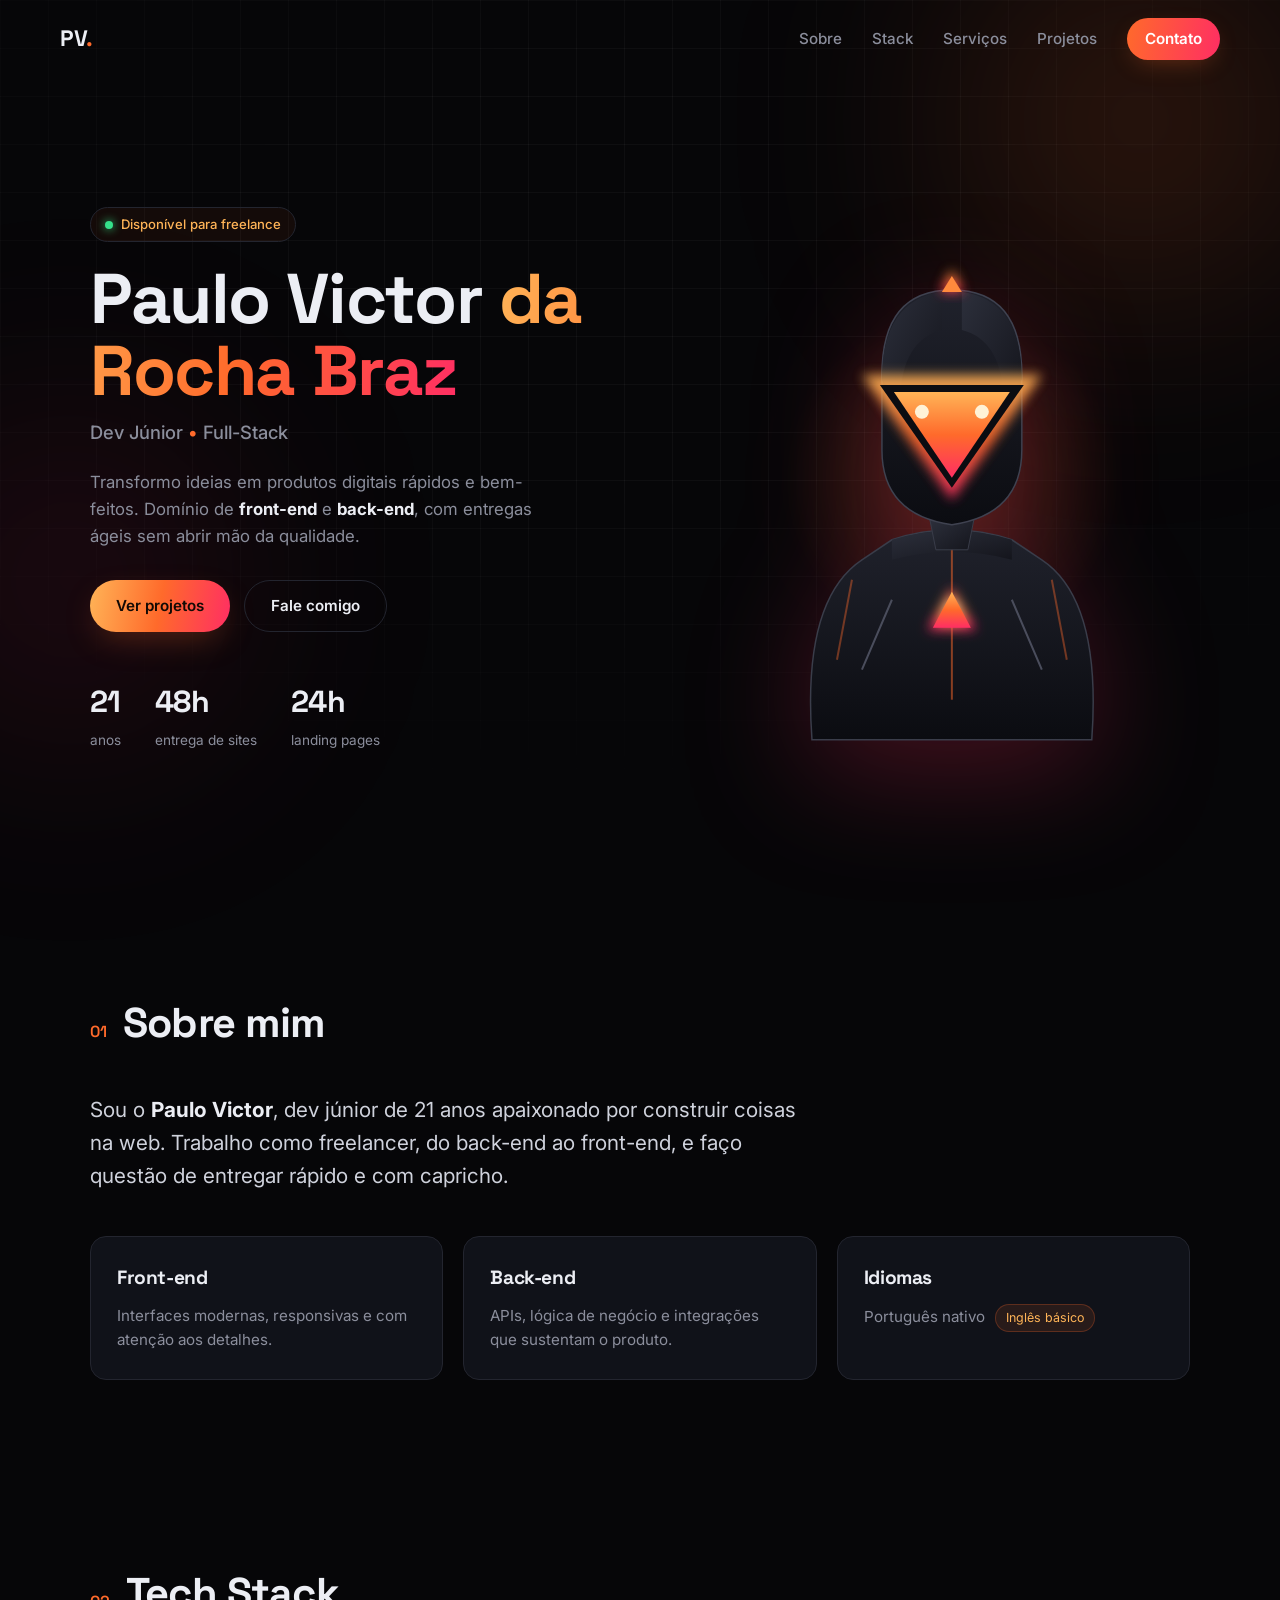
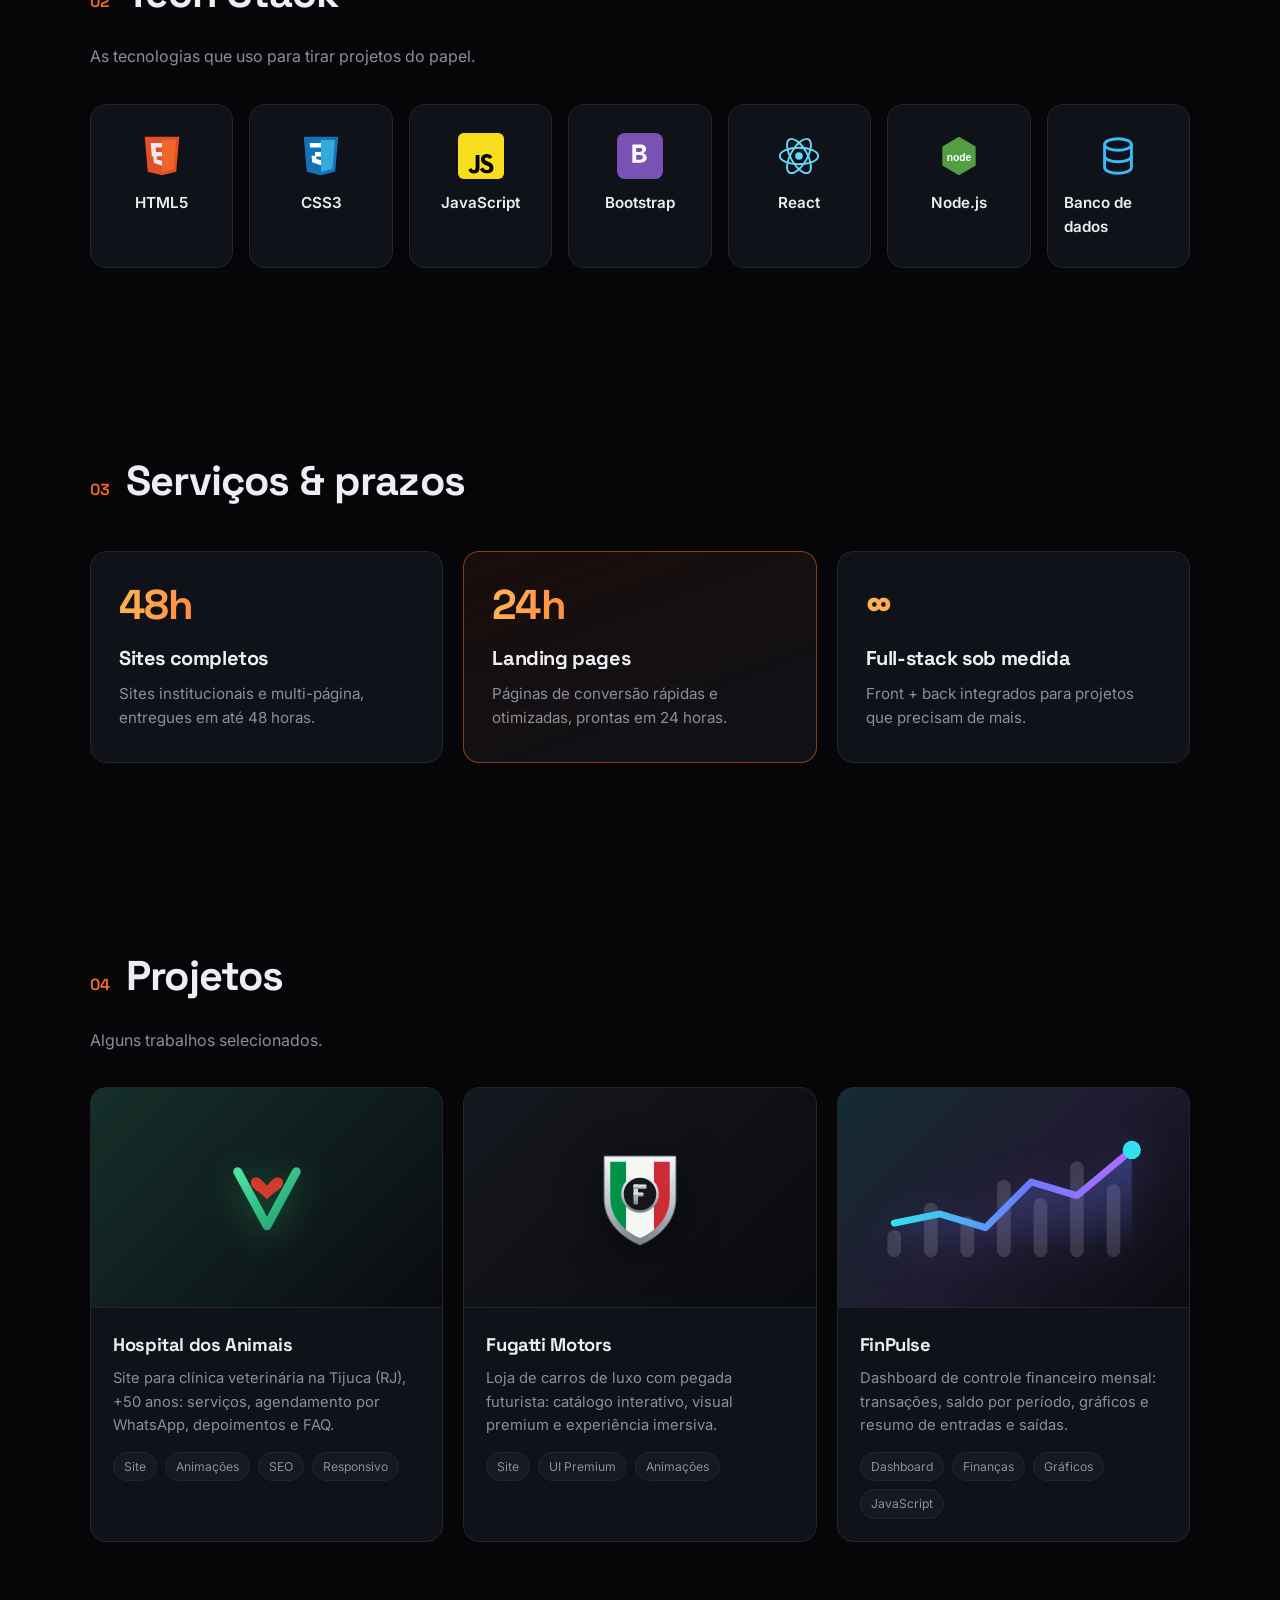
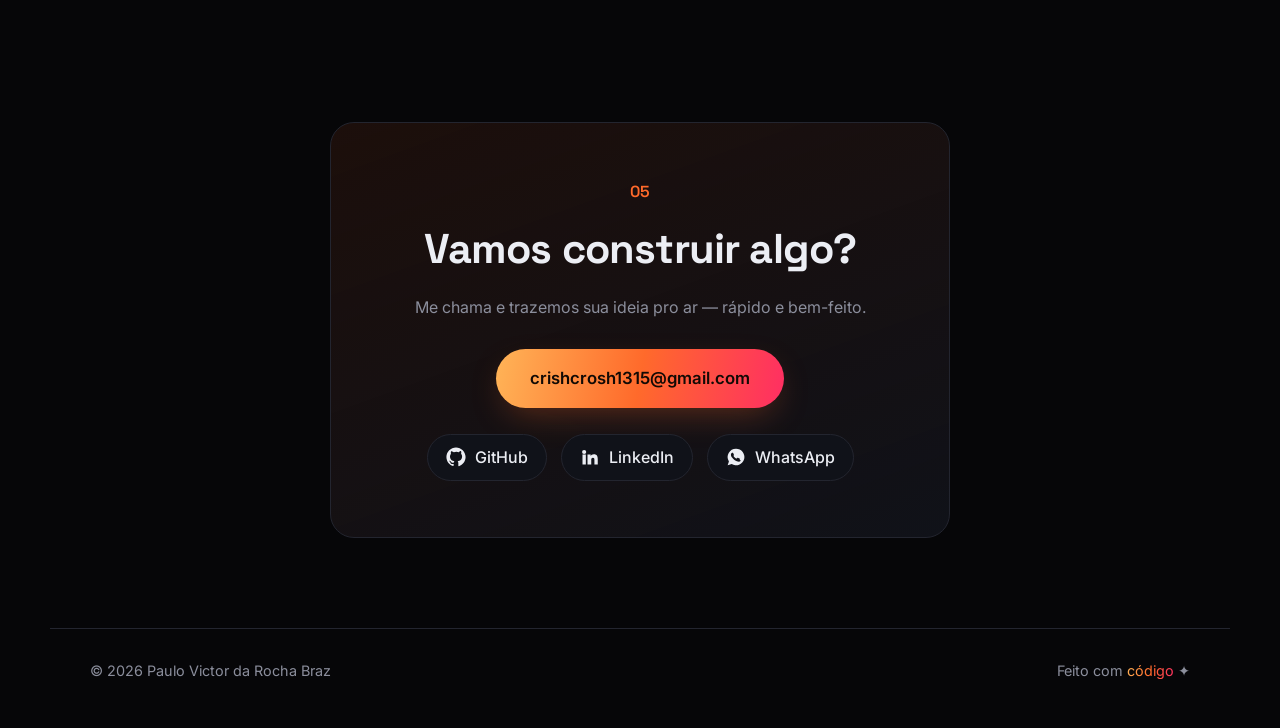
==== index.html @ bb6a8e3f "Portfolio: site + projetos (veterinaria, Fugatti Motors, FinPulse)" ====
<!DOCTYPE html>
<html lang="pt-BR">
<head>
  <meta charset="UTF-8" />
  <meta name="viewport" content="width=device-width, initial-scale=1.0" />
  <meta name="description" content="Paulo Victor da Rocha Braz — Dev Júnior Full-Stack. Sites em até 48h, landing pages em 24h." />
  <title>Paulo Victor — Dev Full-Stack</title>
  <link rel="preconnect" href="https://fonts.googleapis.com" />
  <link rel="preconnect" href="https://fonts.gstatic.com" crossorigin />
  <link href="https://fonts.googleapis.com/css2?family=Space+Grotesk:wght@400;500;600;700&family=Inter:wght@400;500;600&display=swap" rel="stylesheet" />
  <link rel="stylesheet" href="styles.css" />
</head>
<body>
  <!-- Fundo animado -->
  <div class="bg-grid" aria-hidden="true"></div>
  <div class="bg-glow bg-glow--1" aria-hidden="true"></div>
  <div class="bg-glow bg-glow--2" aria-hidden="true"></div>

  <!-- Navbar -->
  <header class="nav" id="nav">
    <a href="#hero" class="nav__logo">PV<span>.</span></a>
    <nav class="nav__links" id="navLinks">
      <a href="#sobre">Sobre</a>
      <a href="#stack">Stack</a>
      <a href="#servicos">Serviços</a>
      <a href="#projetos">Projetos</a>
      <a href="#contato" class="nav__cta">Contato</a>
    </nav>
    <button class="nav__burger" id="burger" aria-label="Abrir menu">
      <span></span><span></span><span></span>
    </button>
  </header>

  <main>
    <!-- HERO -->
    <section class="hero" id="hero">
      <div class="hero__text reveal">
        <span class="tag">Disponível para freelance</span>
        <h1>
          Paulo Victor <span class="grad">da Rocha Braz</span>
        </h1>
        <p class="hero__role">Dev Júnior <span class="dot">•</span> Full-Stack</p>
        <p class="hero__desc">
          Transformo ideias em produtos digitais rápidos e bem-feitos.
          Domínio de <strong>front-end</strong> e <strong>back-end</strong>,
          com entregas ágeis sem abrir mão da qualidade.
        </p>
        <div class="hero__actions">
          <a href="#projetos" class="btn btn--primary">Ver projetos</a>
          <a href="#contato" class="btn btn--ghost">Fale comigo</a>
        </div>
        <div class="hero__stats">
          <div class="stat">
            <strong>21</strong>
            <span>anos</span>
          </div>
          <div class="stat">
            <strong>48h</strong>
            <span>entrega de sites</span>
          </div>
          <div class="stat">
            <strong>24h</strong>
            <span>landing pages</span>
          </div>
        </div>
      </div>

      <!-- ROBÔ / IA (inspirado no Omega, não literal) -->
      <div class="hero__robot reveal" aria-hidden="true">
        <div class="robot-halo"></div>
        <svg class="robot" viewBox="0 0 420 560" fill="none" xmlns="http://www.w3.org/2000/svg">
          <defs>
            <linearGradient id="armor" x1="0" y1="0" x2="0" y2="1">
              <stop offset="0" stop-color="#20222c" />
              <stop offset="1" stop-color="#0b0c11" />
            </linearGradient>
            <linearGradient id="armorLight" x1="0" y1="0" x2="1" y2="1">
              <stop offset="0" stop-color="#2c2f3b" />
              <stop offset="1" stop-color="#14151c" />
            </linearGradient>
            <linearGradient id="glow" x1="0" y1="0" x2="0" y2="1">
              <stop offset="0" stop-color="#ffb457" />
              <stop offset="0.5" stop-color="#ff6a2b" />
              <stop offset="1" stop-color="#ff2e63" />
            </linearGradient>
            <radialGradient id="core" cx="0.5" cy="0.5" r="0.5">
              <stop offset="0" stop-color="#fff2d6" />
              <stop offset="0.4" stop-color="#ff8a3d" />
              <stop offset="1" stop-color="#ff2e63" />
            </radialGradient>
            <filter id="soft" x="-50%" y="-50%" width="200%" height="200%">
              <feGaussianBlur stdDeviation="6" />
            </filter>
          </defs>

          <!-- Ombros / peito -->
          <path d="M70 540 Q60 400 120 360 L150 340 Q210 320 270 340 L300 360 Q360 400 350 540 Z" fill="url(#armor)" stroke="#3a3d4a" stroke-width="1.5"/>
          <path d="M150 340 Q210 322 270 340 L270 360 Q210 344 150 360 Z" fill="url(#armorLight)"/>
          <!-- Seams peito -->
          <path d="M210 348 L210 500" stroke="#ff6a2b" stroke-width="2" opacity="0.5"/>
          <path d="M150 400 L120 470 M270 400 L300 470" stroke="#4a4d5c" stroke-width="2"/>

          <!-- Núcleo peito (triângulo brilhante) -->
          <g class="robot-core">
            <polygon points="210,388 234,430 186,430" fill="url(#core)" filter="url(#soft)"/>
            <polygon points="210,392 229,428 191,428" fill="url(#glow)"/>
          </g>

          <!-- Pescoço -->
          <path d="M188 320 L232 320 L226 350 L194 350 Z" fill="url(#armorLight)" stroke="#3a3d4a" stroke-width="1"/>

          <!-- Capacete -->
          <path d="M140 175 Q140 90 210 90 Q280 90 280 175 L280 250 Q280 315 210 325 Q140 315 140 250 Z" fill="url(#armor)" stroke="#3f4250" stroke-width="1.5"/>
          <!-- Placa lateral capacete -->
          <path d="M140 180 Q140 100 200 92 L200 130 Q160 140 158 200 Z" fill="url(#armorLight)"/>
          <path d="M280 180 Q280 100 220 92 L220 130 Q260 140 262 200 Z" fill="url(#armorLight)"/>
          <!-- Crista -->
          <path d="M198 92 L210 70 L222 92 Z" fill="url(#glow)" filter="url(#soft)"/>
          <path d="M200 92 L210 76 L220 92 Z" fill="#ff8a3d"/>

          <!-- Viseira triangular brilhante (assinatura) -->
          <g class="robot-visor">
            <polygon points="210,300 300,175 120,175" fill="url(#glow)" filter="url(#soft)" opacity="0.9"/>
            <polygon points="210,288 282,185 138,185" fill="#0b0c11"/>
            <polygon points="210,278 268,192 152,192" fill="url(#glow)"/>
            <!-- Olhos -->
            <circle cx="180" cy="212" r="7" fill="#fff2d6"/>
            <circle cx="240" cy="212" r="7" fill="#fff2d6"/>
          </g>

          <!-- Detalhes brilho ombros -->
          <path d="M110 380 L95 460" stroke="#ff6a2b" stroke-width="2" opacity="0.4"/>
          <path d="M310 380 L325 460" stroke="#ff6a2b" stroke-width="2" opacity="0.4"/>
        </svg>
      </div>
    </section>

    <!-- SOBRE -->
    <section class="section" id="sobre">
      <div class="section__head reveal">
        <span class="section__num">01</span>
        <h2>Sobre mim</h2>
      </div>
      <div class="about">
        <p class="about__lead reveal">
          Sou o <strong>Paulo Victor</strong>, dev júnior de 21 anos apaixonado por
          construir coisas na web. Trabalho como freelancer, do back-end ao
          front-end, e faço questão de entregar rápido e com capricho.
        </p>
        <div class="about__grid">
          <div class="card reveal">
            <h3>Front-end</h3>
            <p>Interfaces modernas, responsivas e com atenção aos detalhes.</p>
          </div>
          <div class="card reveal">
            <h3>Back-end</h3>
            <p>APIs, lógica de negócio e integrações que sustentam o produto.</p>
          </div>
          <div class="card reveal">
            <h3>Idiomas</h3>
            <p>Português nativo <span class="chip">Inglês básico</span></p>
          </div>
        </div>
      </div>
    </section>

    <!-- TECH STACK -->
    <section class="section" id="stack">
      <div class="section__head reveal">
        <span class="section__num">02</span>
        <h2>Tech Stack</h2>
      </div>
      <p class="section__sub reveal">As tecnologias que uso para tirar projetos do papel.</p>
      <div class="stack-grid">
        <div class="tech reveal">
          <svg viewBox="0 0 24 24" aria-hidden="true"><path d="M3 2l1.6 18.2L12 22l7.4-1.8L21 2H3z" fill="#E34F26"/><path d="M12 3.7v16.6l6-1.5L19.3 3.7H12z" fill="#EF652A"/><path d="M12 9.9H8.9l-.2-2.4H12V5.2H6.1l.6 6.9H12V9.9zm0 4.6l-2.6-.7-.2-1.9H7.4l.3 3.6L12 17.1v-2.6z" fill="#EBEBEB"/></svg>
          <span>HTML5</span>
        </div>
        <div class="tech reveal">
          <svg viewBox="0 0 24 24" aria-hidden="true"><path d="M3 2l1.6 18.2L12 22l7.4-1.8L21 2H3z" fill="#1572B6"/><path d="M12 3.7v16.6l6-1.5L19.3 3.7H12z" fill="#33A9DC"/><path d="M12 5.2H6.1l.2 2.3H12V5.2zm0 4.7H8.9l.15 2.3H12V9.9zm0 6.9v-2.6l-2.4-.6-.15-1.7H7.1l.3 3.4L12 16.8z" fill="#fff"/></svg>
          <span>CSS3</span>
        </div>
        <div class="tech reveal">
          <svg viewBox="0 0 24 24" aria-hidden="true"><rect width="24" height="24" rx="3" fill="#F7DF1E"/><path d="M13.2 18.1c.4.7 1 1.2 2 1.2.8 0 1.3-.4 1.3-1 0-.7-.5-.9-1.5-1.3l-.5-.2c-1.5-.6-2.5-1.4-2.5-3.1 0-1.5 1.2-2.7 3-2.7 1.3 0 2.2.4 2.9 1.6l-1.6 1c-.3-.6-.7-.8-1.3-.8s-1 .4-1 .8c0 .6.4.8 1.3 1.2l.5.2c1.7.7 2.7 1.5 2.7 3.2 0 1.8-1.4 2.8-3.4 2.8-1.9 0-3.1-.9-3.7-2.1l1.6-.9zM6.9 18.3c.3.6.6 1 1.3 1 .6 0 1-.2 1-1.2v-6.6h2v6.7c0 2-1.2 2.9-2.9 2.9-1.5 0-2.5-.8-2.9-1.8l1.5-1z" fill="#000"/></svg>
          <span>JavaScript</span>
        </div>
        <div class="tech reveal">
          <svg viewBox="0 0 24 24" aria-hidden="true"><rect width="24" height="24" rx="4" fill="#7952B3"/><path d="M8 6h4.2c1.9 0 3 .9 3 2.4 0 1.1-.8 1.9-1.7 2v.1c1.2.2 2 1 2 2.3 0 1.7-1.3 2.7-3.4 2.7H8V6zm3.8 3.9c.9 0 1.4-.4 1.4-1.1 0-.7-.5-1-1.3-1H10v2.1h1.8zm.2 4c1 0 1.5-.4 1.5-1.2 0-.8-.5-1.2-1.6-1.2H10v2.4h2z" fill="#fff"/></svg>
          <span>Bootstrap</span>
        </div>
        <div class="tech reveal">
          <svg viewBox="0 0 24 24" aria-hidden="true"><circle cx="12" cy="12" r="2" fill="#61DAFB"/><g fill="none" stroke="#61DAFB" stroke-width="1"><ellipse cx="12" cy="12" rx="10" ry="4.3"/><ellipse cx="12" cy="12" rx="10" ry="4.3" transform="rotate(60 12 12)"/><ellipse cx="12" cy="12" rx="10" ry="4.3" transform="rotate(120 12 12)"/></g></svg>
          <span>React</span>
        </div>
        <div class="tech reveal">
          <svg viewBox="0 0 24 24" aria-hidden="true"><path d="M12 2l8.7 5v10L12 22 3.3 17V7L12 2z" fill="#539E43"/><text x="12" y="14.5" font-size="5.4" font-weight="700" text-anchor="middle" fill="#fff" font-family="sans-serif">node</text></svg>
          <span>Node.js</span>
        </div>
        <div class="tech reveal">
          <svg viewBox="0 0 24 24" fill="none" stroke="#38BDF8" stroke-width="1.5" aria-hidden="true"><ellipse cx="12" cy="6" rx="7" ry="3"/><path d="M5 6v12c0 1.7 3.1 3 7 3s7-1.3 7-3V6"/><path d="M5 12c0 1.7 3.1 3 7 3s7-1.3 7-3"/></svg>
          <span>Banco de dados</span>
        </div>
      </div>
    </section>

    <!-- SERVIÇOS -->
    <section class="section" id="servicos">
      <div class="section__head reveal">
        <span class="section__num">03</span>
        <h2>Serviços & prazos</h2>
      </div>
      <div class="services">
        <article class="service reveal">
          <div class="service__time">48h</div>
          <h3>Sites completos</h3>
          <p>Sites institucionais e multi-página, entregues em até 48 horas.</p>
        </article>
        <article class="service reveal service--accent">
          <div class="service__time">24h</div>
          <h3>Landing pages</h3>
          <p>Páginas de conversão rápidas e otimizadas, prontas em 24 horas.</p>
        </article>
        <article class="service reveal">
          <div class="service__time">∞</div>
          <h3>Full-stack sob medida</h3>
          <p>Front + back integrados para projetos que precisam de mais.</p>
        </article>
      </div>
    </section>

    <!-- PROJETOS -->
    <section class="section" id="projetos">
      <div class="section__head reveal">
        <span class="section__num">04</span>
        <h2>Projetos</h2>
      </div>
      <p class="section__sub reveal">Alguns trabalhos selecionados.</p>
      <div class="projects">
        <!-- Duplique um .project e troque texto/link/imagem -->
        <a class="project reveal" href="projetos/veterinaria/index.html" target="_blank" rel="noopener">
          <div class="project__thumb project__thumb--vet">
            <svg class="vet-logo" viewBox="0 0 120 120" xmlns="http://www.w3.org/2000/svg" aria-label="Logo clínica veterinária">
              <defs>
                <linearGradient id="vGrad" x1="0" y1="0" x2="1" y2="1">
                  <stop offset="0" stop-color="#4be3a0"/>
                  <stop offset="1" stop-color="#1f9d6b"/>
                </linearGradient>
              </defs>
              <path d="M20 24 L60 98 L100 24" fill="none" stroke="url(#vGrad)" stroke-width="12" stroke-linecap="round" stroke-linejoin="round"/>
              <path d="M60 62 C50 50 38 49 38 39 C38 33 45 30 51 34 C55 37 60 43 60 43 C60 43 65 37 69 34 C75 30 82 33 82 39 C82 49 70 50 60 62 Z" fill="#D23B2C"/>
            </svg>
          </div>
          <div class="project__body">
            <h3>Hospital dos Animais</h3>
            <p>Site para clínica veterinária na Tijuca (RJ), +50 anos: serviços, agendamento por WhatsApp, depoimentos e FAQ.</p>
            <div class="project__tags"><span>Site</span><span>Animações</span><span>SEO</span><span>Responsivo</span></div>
          </div>
        </a>
        <a class="project reveal" href="projetos/fugatti-motors/index.html" target="_blank" rel="noopener">
          <div class="project__thumb project__thumb--logo">
            <img src="projetos/fugatti-motors/assets/img/logo.svg" alt="Logo Fugatti Motors" />
          </div>
          <div class="project__body">
            <h3>Fugatti Motors</h3>
            <p>Loja de carros de luxo com pegada futurista: catálogo interativo, visual premium e experiência imersiva.</p>
            <div class="project__tags"><span>Site</span><span>UI Premium</span><span>Animações</span></div>
          </div>
        </a>
        <a class="project reveal" href="projetos/finpulse/index.html" target="_blank" rel="noopener">
          <div class="project__thumb project__thumb--finpulse">
            <svg class="finpulse-chart" viewBox="0 0 120 70" xmlns="http://www.w3.org/2000/svg" aria-label="Gráfico do dashboard FinPulse">
              <defs>
                <linearGradient id="fpLine" x1="0" y1="0" x2="1" y2="0">
                  <stop offset="0" stop-color="#33e1ed"/>
                  <stop offset="0.55" stop-color="#6a7bff"/>
                  <stop offset="1" stop-color="#b46bff"/>
                </linearGradient>
                <linearGradient id="fpFill" x1="0" y1="0" x2="0" y2="1">
                  <stop offset="0" stop-color="rgba(106,123,255,0.35)"/>
                  <stop offset="1" stop-color="rgba(106,123,255,0)"/>
                </linearGradient>
              </defs>
              <path d="M8 58 L8 52 M24 58 L24 40 M40 58 L40 46 M56 58 L56 30 M72 58 L72 38 M88 58 L88 22 M104 58 L104 32" stroke="rgba(255,255,255,0.14)" stroke-width="6" stroke-linecap="round"/>
              <path d="M8 46 L28 42 L48 48 L68 28 L88 34 L112 14 L112 58 L8 58 Z" fill="url(#fpFill)"/>
              <path d="M8 46 L28 42 L48 48 L68 28 L88 34 L112 14" fill="none" stroke="url(#fpLine)" stroke-width="3" stroke-linecap="round" stroke-linejoin="round"/>
              <circle cx="112" cy="14" r="4" fill="#33e1ed"/>
            </svg>
          </div>
          <div class="project__body">
            <h3>FinPulse</h3>
            <p>Dashboard de controle financeiro mensal: transações, saldo por período, gráficos e resumo de entradas e saídas.</p>
            <div class="project__tags"><span>Dashboard</span><span>Finanças</span><span>Gráficos</span><span>JavaScript</span></div>
          </div>
        </a>
      </div>
    </section>

    <!-- CONTATO -->
    <section class="section contact" id="contato">
      <div class="contact__box reveal">
        <span class="section__num">05</span>
        <h2>Vamos construir algo?</h2>
        <p>Me chama e trazemos sua ideia pro ar — rápido e bem-feito.</p>
        <a href="mailto:crishcrosh1315@gmail.com" class="btn btn--primary btn--lg">crishcrosh1315@gmail.com</a>
        <div class="contact__links">
          <a href="https://github.com/Pvrochaa" target="_blank" rel="noopener">
            <svg viewBox="0 0 24 24" fill="currentColor" aria-hidden="true"><path d="M12 .5C5.7.5.5 5.7.5 12c0 5.1 3.3 9.4 7.9 10.9.6.1.8-.3.8-.6v-2c-3.2.7-3.9-1.5-3.9-1.5-.5-1.3-1.3-1.7-1.3-1.7-1.1-.7.1-.7.1-.7 1.2.1 1.8 1.2 1.8 1.2 1 1.8 2.8 1.3 3.5 1 .1-.8.4-1.3.7-1.6-2.6-.3-5.3-1.3-5.3-5.8 0-1.3.5-2.3 1.2-3.1-.1-.3-.5-1.5.1-3.1 0 0 1-.3 3.3 1.2a11.5 11.5 0 0 1 6 0C17 4.6 18 4.9 18 4.9c.6 1.6.2 2.8.1 3.1.8.8 1.2 1.8 1.2 3.1 0 4.5-2.7 5.5-5.3 5.8.4.4.8 1.1.8 2.2v3.3c0 .3.2.7.8.6 4.6-1.5 7.9-5.8 7.9-10.9C23.5 5.7 18.3.5 12 .5z"/></svg>
            GitHub
          </a>
          <a href="https://www.linkedin.com/in/paulo-victor-rocha-566832271/" target="_blank" rel="noopener">
            <svg viewBox="0 0 24 24" fill="currentColor" aria-hidden="true"><path d="M4.98 3.5a2.5 2.5 0 1 0 0 5 2.5 2.5 0 0 0 0-5zM3 9h4v12H3zM9 9h3.8v1.7h.1c.5-1 1.8-2 3.7-2 4 0 4.7 2.6 4.7 6V21h-4v-5.3c0-1.3 0-2.9-1.8-2.9s-2 1.4-2 2.8V21H9z"/></svg>
            LinkedIn
          </a>
          <a href="https://wa.me/5521998632813" target="_blank" rel="noopener">
            <svg viewBox="0 0 24 24" fill="currentColor" aria-hidden="true"><path d="M12 2a10 10 0 0 0-8.5 15.3L2 22l4.8-1.5A10 10 0 1 0 12 2zm5.8 14.2c-.2.7-1.4 1.3-2 1.4-.5.1-1.2.1-1.9-.1-.4-.1-1-.3-1.7-.6-3-1.3-4.9-4.3-5.1-4.5-.1-.2-1.2-1.5-1.2-2.9s.7-2 1-2.3c.2-.3.5-.3.7-.3h.5c.2 0 .4 0 .6.5l.8 1.9c.1.2.1.4 0 .5l-.3.5c-.1.2-.3.3-.1.6.1.3.7 1.1 1.4 1.8.9.8 1.7 1 2 1.2.2.1.4.1.5-.1l.7-.8c.2-.2.3-.2.6-.1l1.8.9c.3.1.4.2.5.3.1.2.1.7-.1 1.5z"/></svg>
            WhatsApp
          </a>
        </div>
      </div>
    </section>
  </main>

  <footer class="footer">
    <span>© <span id="year"></span> Paulo Victor da Rocha Braz</span>
    <span>Feito com <span class="grad">código</span> ✦</span>
  </footer>

  <script src="script.js"></script>
</body>
</html>
---- styles.css ----
/* ===== Reset & base ===== */
*, *::before, *::after { box-sizing: border-box; margin: 0; padding: 0; }

:root {
  --bg: #060608;
  --bg-soft: #0d0e13;
  --surface: #101219;
  --surface-2: #161822;
  --border: #23252f;
  --text: #eceef4;
  --muted: #8b8e9c;
  --accent: #ff6a2b;
  --accent-2: #ff2e63;
  --accent-3: #ffb457;
  --glow: rgba(255, 106, 43, 0.35);
  --radius: 16px;
  --max: 1180px;
}

html { scroll-behavior: smooth; }

body {
  font-family: "Inter", system-ui, sans-serif;
  background: var(--bg);
  color: var(--text);
  line-height: 1.6;
  overflow-x: hidden;
  position: relative;
}

h1, h2, h3, .nav__logo, .service__time, .stat strong {
  font-family: "Space Grotesk", sans-serif;
  letter-spacing: -0.02em;
}

a { color: inherit; text-decoration: none; }

.grad {
  background: linear-gradient(100deg, var(--accent-3), var(--accent), var(--accent-2));
  -webkit-background-clip: text;
  background-clip: text;
  -webkit-text-fill-color: transparent;
}

/* ===== Fundo ===== */
.bg-grid {
  position: fixed; inset: 0; z-index: -3;
  background-image:
    linear-gradient(rgba(255,255,255,0.035) 1px, transparent 1px),
    linear-gradient(90deg, rgba(255,255,255,0.035) 1px, transparent 1px);
  background-size: 48px 48px;
  mask-image: radial-gradient(ellipse 80% 60% at 50% 30%, #000 40%, transparent 100%);
}
.bg-glow {
  position: fixed; z-index: -2; border-radius: 50%;
  filter: blur(120px); opacity: 0.55; pointer-events: none;
}
.bg-glow--1 {
  width: 520px; height: 520px; top: -140px; right: -120px;
  background: radial-gradient(circle, rgba(255,106,43,0.5), transparent 70%);
}
.bg-glow--2 {
  width: 460px; height: 460px; bottom: 10%; left: -160px;
  background: radial-gradient(circle, rgba(255,46,99,0.35), transparent 70%);
}

/* ===== Navbar ===== */
.nav {
  position: fixed; top: 0; left: 0; right: 0; z-index: 50;
  display: flex; align-items: center; justify-content: space-between;
  padding: 18px clamp(20px, 5vw, 60px);
  transition: background .3s, border-color .3s, padding .3s;
  border-bottom: 1px solid transparent;
}
.nav.scrolled {
  background: rgba(6,6,8,0.72);
  backdrop-filter: blur(14px);
  border-bottom: 1px solid var(--border);
  padding-top: 12px; padding-bottom: 12px;
}
.nav__logo { font-size: 1.4rem; font-weight: 700; }
.nav__logo span { color: var(--accent); }
.nav__links { display: flex; align-items: center; gap: 30px; }
.nav__links a { color: var(--muted); font-weight: 500; font-size: .95rem; transition: color .2s; }
.nav__links a:hover { color: var(--text); }
.nav__cta {
  padding: 9px 18px; border-radius: 999px;
  background: linear-gradient(100deg, var(--accent), var(--accent-2));
  color: #fff !important; font-weight: 600 !important;
  box-shadow: 0 8px 24px -8px var(--glow);
}
.nav__burger { display: none; flex-direction: column; gap: 5px; background: none; border: 0; cursor: pointer; }
.nav__burger span { width: 26px; height: 2px; background: var(--text); transition: .3s; }

/* ===== Botões ===== */
.btn {
  display: inline-flex; align-items: center; justify-content: center;
  padding: 13px 26px; border-radius: 999px; font-weight: 600;
  font-size: .95rem; transition: transform .2s, box-shadow .2s, background .2s;
}
.btn--primary {
  background: linear-gradient(100deg, var(--accent-3), var(--accent), var(--accent-2));
  color: #120a05;
  box-shadow: 0 12px 34px -10px var(--glow);
}
.btn--primary:hover { transform: translateY(-3px); box-shadow: 0 18px 40px -10px var(--glow); }
.btn--ghost { border: 1px solid var(--border); color: var(--text); }
.btn--ghost:hover { border-color: var(--accent); color: var(--accent); transform: translateY(-3px); }
.btn--lg { padding: 16px 34px; font-size: 1.05rem; }

/* ===== Hero ===== */
.hero {
  max-width: var(--max); margin: 0 auto;
  min-height: 100vh; display: grid;
  grid-template-columns: 1.1fr 0.9fr; align-items: center; gap: 40px;
  padding: 120px clamp(20px, 5vw, 40px) 60px;
}
.tag {
  display: inline-flex; align-items: center; gap: 8px;
  font-size: .82rem; color: var(--accent-3); font-weight: 500;
  padding: 6px 14px; border: 1px solid var(--border); border-radius: 999px;
  background: rgba(255,106,43,0.06);
}
.tag::before { content: ""; width: 8px; height: 8px; border-radius: 50%; background: #35e08a; box-shadow: 0 0 10px #35e08a; }
.hero h1 { font-size: clamp(2.6rem, 6vw, 4.4rem); line-height: 1.02; margin: 22px 0 10px; font-weight: 700; }
.hero__role { font-size: 1.15rem; color: var(--muted); font-weight: 500; }
.hero__role .dot { color: var(--accent); }
.hero__desc { max-width: 480px; color: var(--muted); margin: 22px 0 30px; font-size: 1.05rem; }
.hero__desc strong { color: var(--text); }
.hero__actions { display: flex; gap: 14px; flex-wrap: wrap; }
.hero__stats { display: flex; gap: 34px; margin-top: 46px; }
.stat strong { display: block; font-size: 1.9rem; color: var(--text); }
.stat span { color: var(--muted); font-size: .85rem; }

/* Robô */
.hero__robot { position: relative; display: grid; place-items: center; }
.robot-halo {
  position: absolute; width: 380px; height: 380px; border-radius: 50%;
  background: radial-gradient(circle, rgba(255,106,43,0.22), transparent 65%);
  filter: blur(10px);
}
.robot-halo::before, .robot-halo::after {
  content: ""; position: absolute; inset: 0; border-radius: 50%;
  border: 1px solid rgba(255,106,43,0.25);
}
.robot-halo::after { inset: 40px; border-color: rgba(255,46,99,0.2); border-style: dashed; animation: spin 22s linear infinite; }
.robot { width: min(88%, 420px); position: relative; filter: drop-shadow(0 30px 60px rgba(255,46,99,0.25)); animation: float 6s ease-in-out infinite; }
.robot-visor, .robot-core { animation: pulse 3.4s ease-in-out infinite; transform-origin: center; }
.robot-core { animation-delay: .6s; }

@keyframes float { 0%,100% { transform: translateY(0); } 50% { transform: translateY(-16px); } }
@keyframes pulse { 0%,100% { opacity: 1; } 50% { opacity: .72; } }
@keyframes spin { to { transform: rotate(360deg); } }

/* ===== Sections ===== */
.section { max-width: var(--max); margin: 0 auto; padding: 90px clamp(20px, 5vw, 40px); }
.section__head { display: flex; align-items: baseline; gap: 16px; margin-bottom: 36px; }
.section__num { font-family: "Space Grotesk"; color: var(--accent); font-weight: 600; font-size: 1rem; }
.section h2 { font-size: clamp(1.8rem, 4vw, 2.6rem); }
.section__sub { color: var(--muted); margin: -18px 0 34px; }
.section__sub em { color: var(--accent-3); font-style: normal; opacity: .8; }

/* Sobre */
.about__lead { font-size: 1.3rem; max-width: 720px; margin-bottom: 44px; color: #cfd2dc; }
.about__lead strong { color: var(--text); }
.about__grid { display: grid; grid-template-columns: repeat(3, 1fr); gap: 20px; }
.card {
  background: var(--surface); border: 1px solid var(--border);
  border-radius: var(--radius); padding: 26px; transition: transform .25s, border-color .25s;
}
.card:hover { transform: translateY(-6px); border-color: rgba(255,106,43,0.5); }
.card h3 { margin-bottom: 10px; font-size: 1.2rem; }
.card p { color: var(--muted); font-size: .95rem; }
.chip {
  display: inline-block; margin-left: 6px; padding: 3px 10px; font-size: .78rem;
  border-radius: 999px; background: rgba(255,106,43,0.1); color: var(--accent-3);
  border: 1px solid rgba(255,106,43,0.25);
}

/* Tech Stack */
.stack-grid { display: grid; grid-template-columns: repeat(auto-fit, minmax(130px, 1fr)); gap: 16px; }
.tech {
  display: flex; flex-direction: column; align-items: center; gap: 12px;
  padding: 28px 16px; background: var(--surface); border: 1px solid var(--border);
  border-radius: 16px; transition: transform .25s, border-color .25s;
}
.tech:hover { transform: translateY(-6px); border-color: rgba(255,106,43,0.5); }
.tech svg { width: 46px; height: 46px; }
.tech span { font-weight: 600; font-size: .95rem; }

/* Serviços */
.services { display: grid; grid-template-columns: repeat(3, 1fr); gap: 20px; }
.service {
  position: relative; background: var(--surface); border: 1px solid var(--border);
  border-radius: var(--radius); padding: 32px 28px; overflow: hidden; transition: transform .25s, border-color .25s;
}
.service:hover { transform: translateY(-6px); border-color: rgba(255,106,43,0.5); }
.service__time {
  font-size: 2.6rem; font-weight: 700; line-height: 1;
  background: linear-gradient(100deg, var(--accent-3), var(--accent), var(--accent-2));
  -webkit-background-clip: text; background-clip: text; -webkit-text-fill-color: transparent;
  margin-bottom: 16px;
}
.service h3 { font-size: 1.25rem; margin-bottom: 8px; }
.service p { color: var(--muted); font-size: .95rem; }
.service--accent { border-color: rgba(255,106,43,0.5); background: linear-gradient(160deg, rgba(255,106,43,0.08), var(--surface)); }

/* Projetos */
.projects { display: grid; grid-template-columns: repeat(3, 1fr); gap: 20px; }
.project {
  background: var(--surface); border: 1px solid var(--border);
  border-radius: var(--radius); overflow: hidden; transition: transform .25s, border-color .25s;
}
.project:hover { transform: translateY(-6px); border-color: rgba(255,106,43,0.5); }
.project__thumb {
  aspect-ratio: 16/10; display: grid; place-items: center;
  background: linear-gradient(135deg, var(--surface-2), #0a0b10);
  border-bottom: 1px solid var(--border);
}
.project__thumb span { font-family: "Space Grotesk"; font-size: 2.4rem; font-weight: 700; color: rgba(255,106,43,0.35); }
.project__thumb--vet { background: linear-gradient(135deg, rgba(53,224,138,0.14), #0a0b10); }
.project__thumb--logo { background: linear-gradient(135deg, #16181f, #0a0b10); }
.project__thumb--logo img { width: 84px; height: auto; filter: drop-shadow(0 8px 20px rgba(0,0,0,.5)); transition: transform .35s ease; }
.project:hover .project__thumb--logo img { transform: translateY(-4px) scale(1.05); }
.project__thumb--finpulse { background: linear-gradient(135deg, rgba(51,225,237,0.12), rgba(180,107,255,0.10), #0a0b10); }
.finpulse-chart { width: 78%; height: auto; filter: drop-shadow(0 8px 22px rgba(106,123,255,0.35)); transition: transform .35s ease; }
.project:hover .finpulse-chart { transform: translateY(-4px) scale(1.04); }
.vet-logo { width: 88px; height: 88px; filter: drop-shadow(0 6px 18px rgba(53,224,138,0.35)); }
.project__body { padding: 22px; }
.project__body h3 { font-size: 1.15rem; margin-bottom: 8px; }
.project__body p { color: var(--muted); font-size: .92rem; margin-bottom: 14px; }
.project__tags { display: flex; gap: 8px; flex-wrap: wrap; }
.project__tags span {
  font-size: .76rem; padding: 4px 10px; border-radius: 999px;
  background: var(--surface-2); border: 1px solid var(--border); color: var(--muted);
}

/* Contato */
.contact__box {
  text-align: center; max-width: 620px; margin: 0 auto;
  background: linear-gradient(160deg, rgba(255,106,43,0.09), var(--surface));
  border: 1px solid var(--border); border-radius: 24px; padding: 56px 30px;
}
.contact__box .section__num { display: block; margin-bottom: 12px; }
.contact__box h2 { font-size: clamp(1.8rem, 4vw, 2.6rem); margin-bottom: 12px; }
.contact__box > p { color: var(--muted); margin-bottom: 28px; }
.contact__links { display: flex; justify-content: center; flex-wrap: wrap; gap: 14px; margin-top: 26px; }
.contact__links a {
  display: inline-flex; align-items: center; gap: 9px;
  color: var(--text); font-weight: 500; padding: 10px 18px;
  border: 1px solid var(--border); border-radius: 999px;
  background: var(--surface); transition: color .2s, border-color .2s, transform .2s, background .2s;
}
.contact__links a svg { width: 20px; height: 20px; }
.contact__links a:hover { color: var(--accent); border-color: var(--accent); transform: translateY(-3px); background: rgba(255,106,43,0.06); }

/* Footer */
.footer {
  max-width: var(--max); margin: 0 auto;
  display: flex; justify-content: space-between; flex-wrap: wrap; gap: 10px;
  padding: 30px clamp(20px, 5vw, 40px) 46px; color: var(--muted); font-size: .9rem;
  border-top: 1px solid var(--border);
}

/* ===== Reveal on scroll ===== */
.reveal { opacity: 0; transform: translateY(28px); transition: opacity .7s ease, transform .7s ease; }
.reveal.in { opacity: 1; transform: none; }

/* ===== Responsivo ===== */
@media (max-width: 900px) {
  .hero { grid-template-columns: 1fr; text-align: center; padding-top: 130px; }
  .hero__robot { order: -1; }
  .robot { width: 240px; }
  .robot-halo { width: 260px; height: 260px; }
  .hero__desc { margin-left: auto; margin-right: auto; }
  .hero__actions, .hero__stats { justify-content: center; }
  .about__grid, .services, .projects { grid-template-columns: 1fr; }

  .nav__links {
    position: fixed; inset: 0 0 0 auto; width: min(78vw, 320px);
    flex-direction: column; align-items: flex-start; justify-content: center;
    gap: 28px; padding: 40px; background: rgba(10,10,14,0.96);
    backdrop-filter: blur(16px); border-left: 1px solid var(--border);
    transform: translateX(100%); transition: transform .35s ease;
  }
  .nav__links.open { transform: translateX(0); }
  .nav__burger { display: flex; z-index: 60; }
  .nav__burger.open span:nth-child(1) { transform: translateY(7px) rotate(45deg); }
  .nav__burger.open span:nth-child(2) { opacity: 0; }
  .nav__burger.open span:nth-child(3) { transform: translateY(-7px) rotate(-45deg); }
}

@media (prefers-reduced-motion: reduce) {
  .robot, .robot-visor, .robot-core, .robot-halo::after { animation: none; }
  .reveal { transition: none; opacity: 1; transform: none; }
}
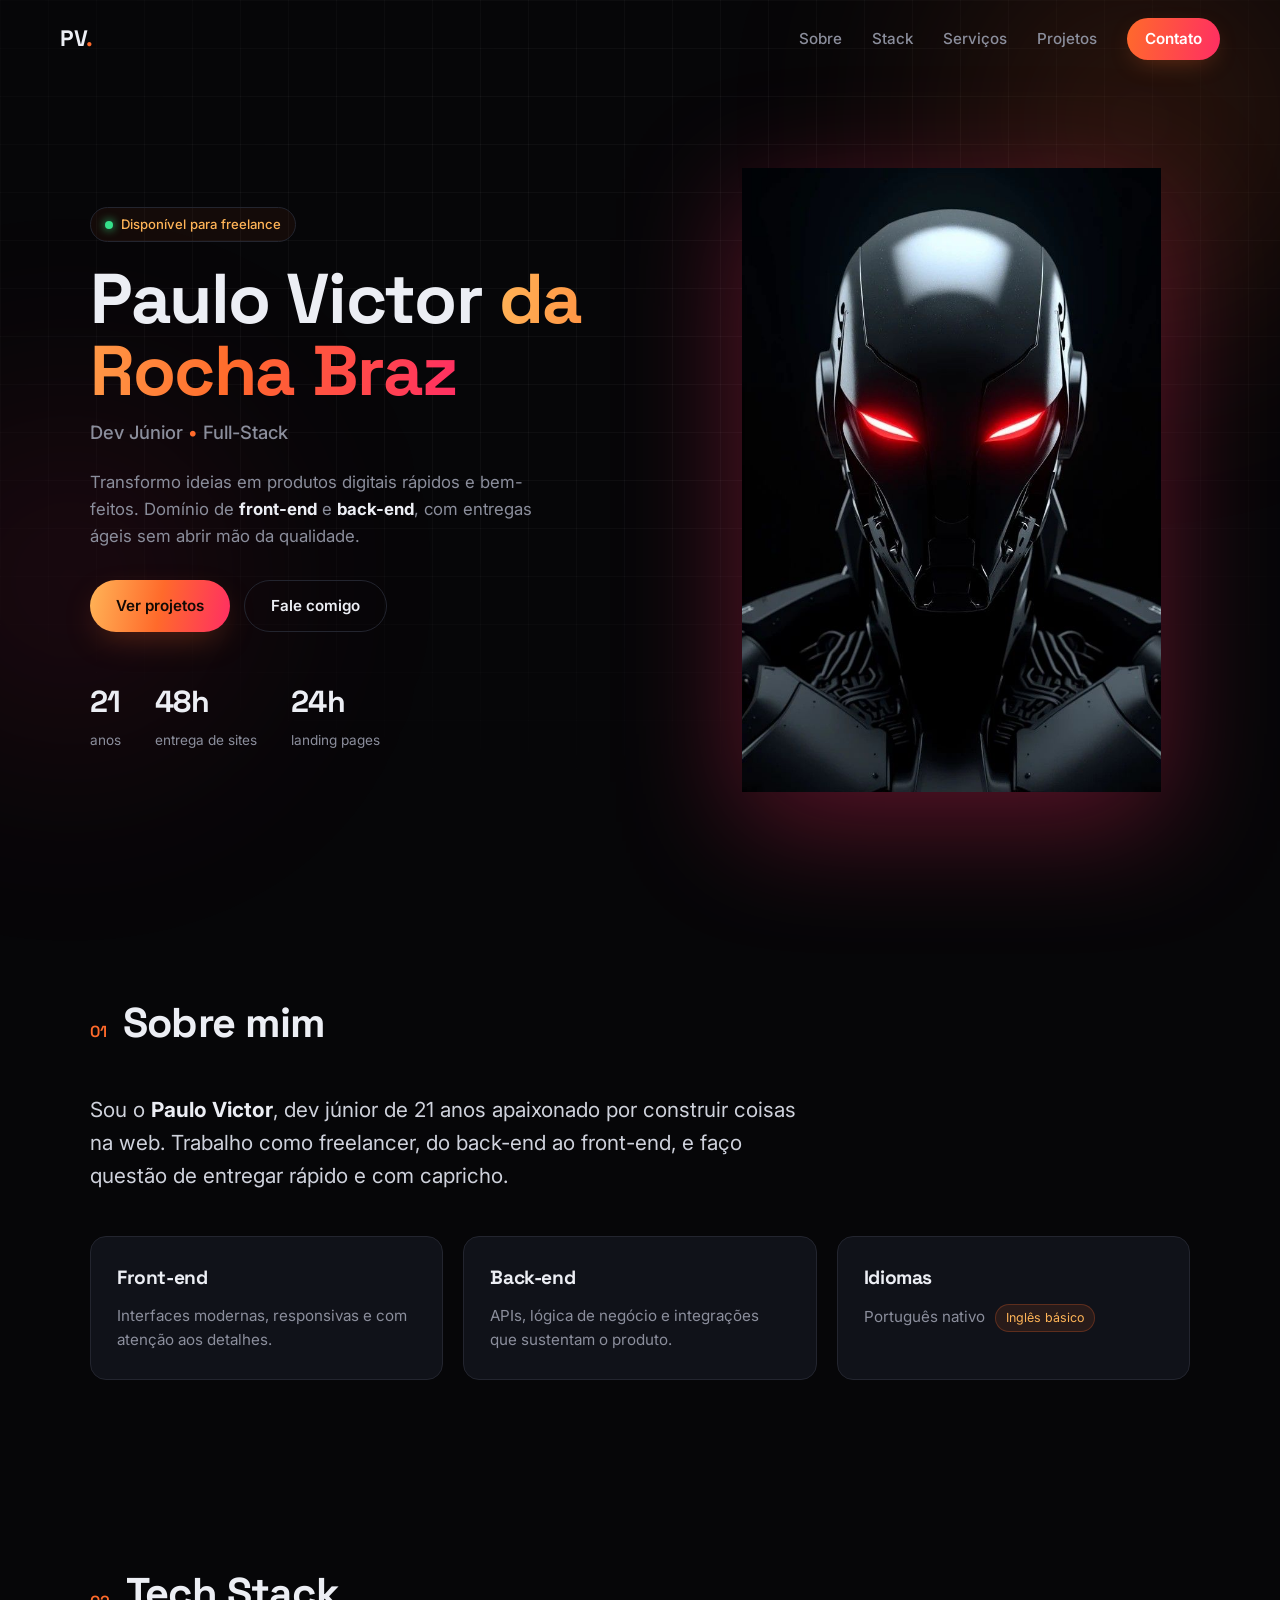
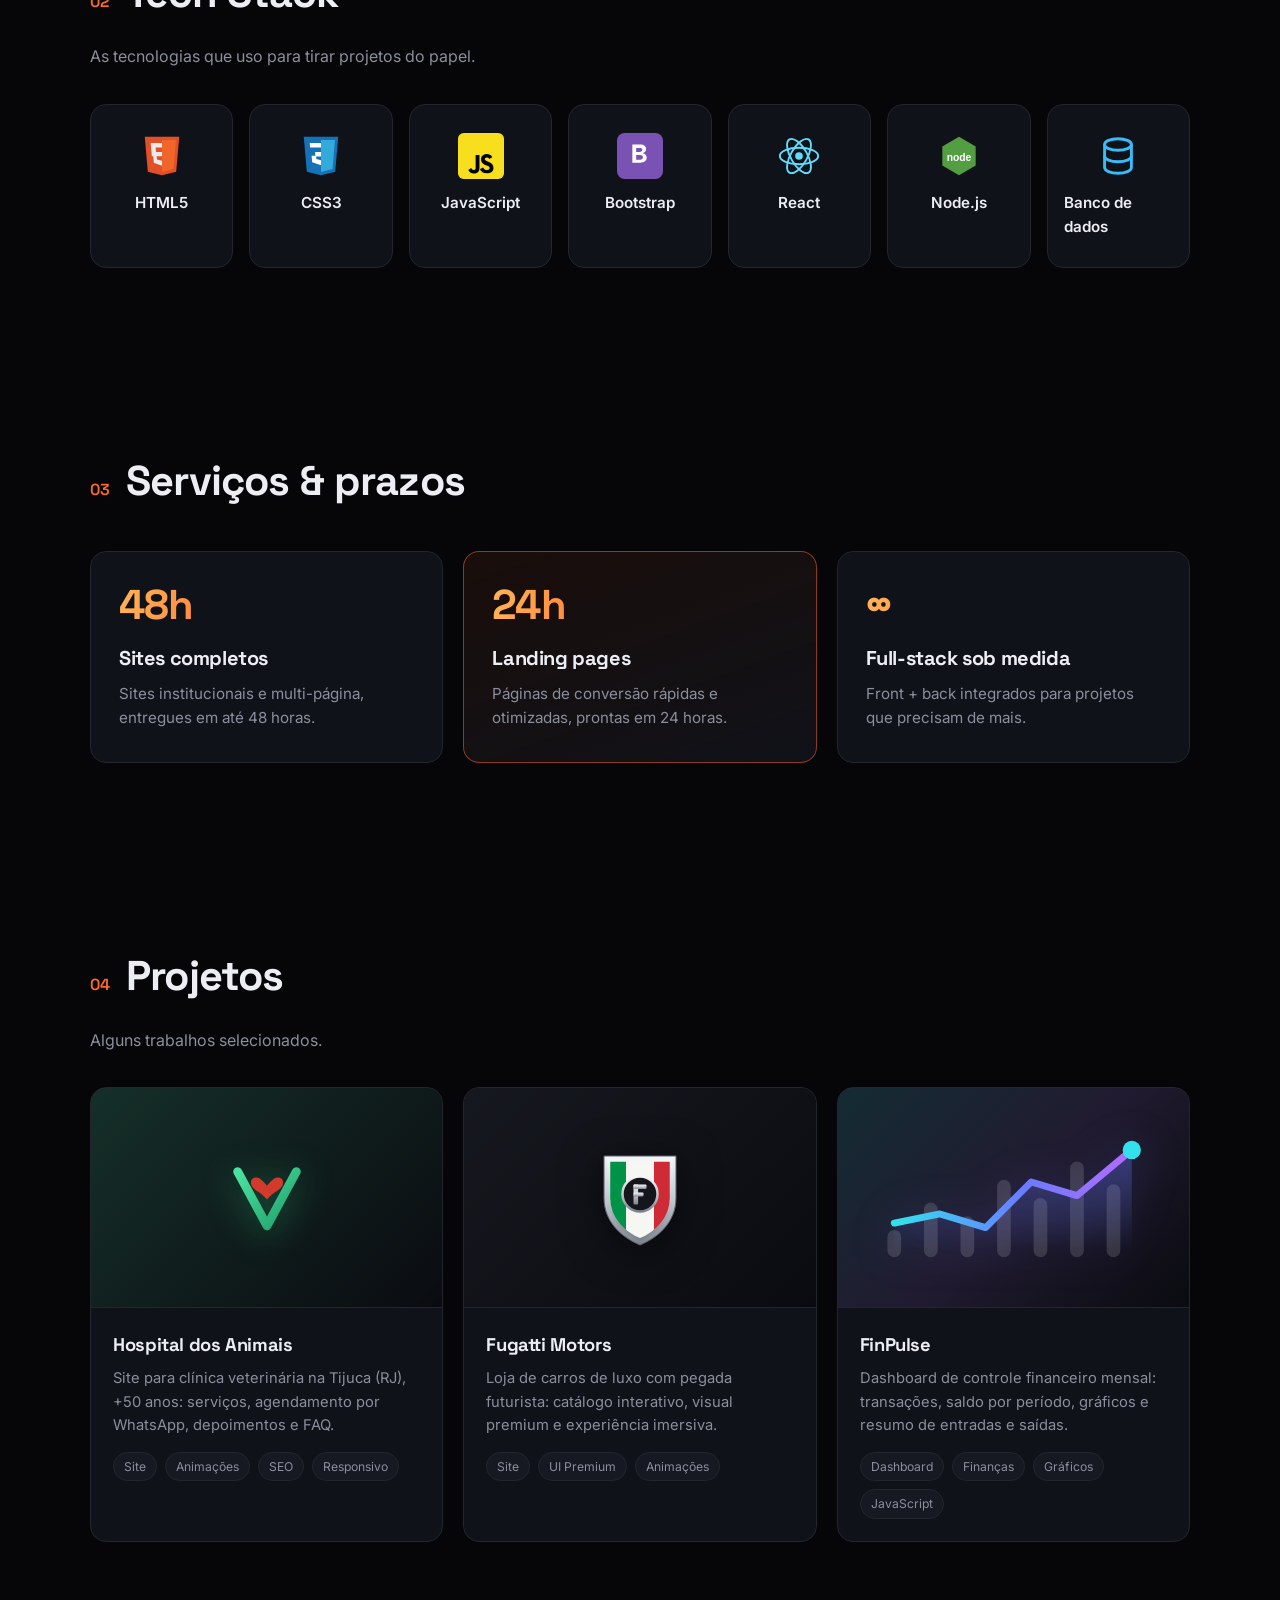
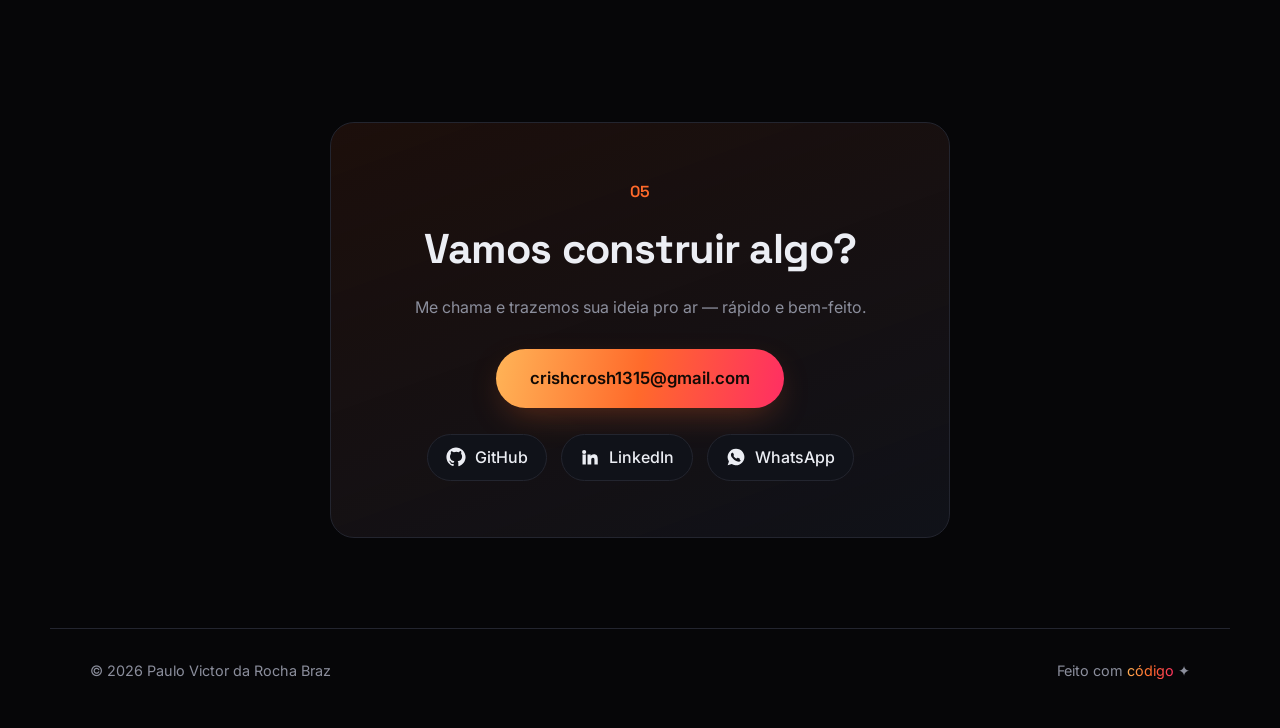
==== commit baf26f41: "Troca robo SVG do hero pela imagem robot.png" ====
--- a/index.html
+++ b/index.html
@@ -65,73 +65,10 @@
         </div>
       </div>
 
-      <!-- ROBÔ / IA (inspirado no Omega, não literal) -->
+      <!-- ROBÔ / IA -->
       <div class="hero__robot reveal" aria-hidden="true">
         <div class="robot-halo"></div>
-        <svg class="robot" viewBox="0 0 420 560" fill="none" xmlns="http://www.w3.org/2000/svg">
-          <defs>
-            <linearGradient id="armor" x1="0" y1="0" x2="0" y2="1">
-              <stop offset="0" stop-color="#20222c" />
-              <stop offset="1" stop-color="#0b0c11" />
-            </linearGradient>
-            <linearGradient id="armorLight" x1="0" y1="0" x2="1" y2="1">
-              <stop offset="0" stop-color="#2c2f3b" />
-              <stop offset="1" stop-color="#14151c" />
-            </linearGradient>
-            <linearGradient id="glow" x1="0" y1="0" x2="0" y2="1">
-              <stop offset="0" stop-color="#ffb457" />
-              <stop offset="0.5" stop-color="#ff6a2b" />
-              <stop offset="1" stop-color="#ff2e63" />
-            </linearGradient>
-            <radialGradient id="core" cx="0.5" cy="0.5" r="0.5">
-              <stop offset="0" stop-color="#fff2d6" />
-              <stop offset="0.4" stop-color="#ff8a3d" />
-              <stop offset="1" stop-color="#ff2e63" />
-            </radialGradient>
-            <filter id="soft" x="-50%" y="-50%" width="200%" height="200%">
-              <feGaussianBlur stdDeviation="6" />
-            </filter>
-          </defs>
-
-          <!-- Ombros / peito -->
-          <path d="M70 540 Q60 400 120 360 L150 340 Q210 320 270 340 L300 360 Q360 400 350 540 Z" fill="url(#armor)" stroke="#3a3d4a" stroke-width="1.5"/>
-          <path d="M150 340 Q210 322 270 340 L270 360 Q210 344 150 360 Z" fill="url(#armorLight)"/>
-          <!-- Seams peito -->
-          <path d="M210 348 L210 500" stroke="#ff6a2b" stroke-width="2" opacity="0.5"/>
-          <path d="M150 400 L120 470 M270 400 L300 470" stroke="#4a4d5c" stroke-width="2"/>
-
-          <!-- Núcleo peito (triângulo brilhante) -->
-          <g class="robot-core">
-            <polygon points="210,388 234,430 186,430" fill="url(#core)" filter="url(#soft)"/>
-            <polygon points="210,392 229,428 191,428" fill="url(#glow)"/>
-          </g>
-
-          <!-- Pescoço -->
-          <path d="M188 320 L232 320 L226 350 L194 350 Z" fill="url(#armorLight)" stroke="#3a3d4a" stroke-width="1"/>
-
-          <!-- Capacete -->
-          <path d="M140 175 Q140 90 210 90 Q280 90 280 175 L280 250 Q280 315 210 325 Q140 315 140 250 Z" fill="url(#armor)" stroke="#3f4250" stroke-width="1.5"/>
-          <!-- Placa lateral capacete -->
-          <path d="M140 180 Q140 100 200 92 L200 130 Q160 140 158 200 Z" fill="url(#armorLight)"/>
-          <path d="M280 180 Q280 100 220 92 L220 130 Q260 140 262 200 Z" fill="url(#armorLight)"/>
-          <!-- Crista -->
-          <path d="M198 92 L210 70 L222 92 Z" fill="url(#glow)" filter="url(#soft)"/>
-          <path d="M200 92 L210 76 L220 92 Z" fill="#ff8a3d"/>
-
-          <!-- Viseira triangular brilhante (assinatura) -->
-          <g class="robot-visor">
-            <polygon points="210,300 300,175 120,175" fill="url(#glow)" filter="url(#soft)" opacity="0.9"/>
-            <polygon points="210,288 282,185 138,185" fill="#0b0c11"/>
-            <polygon points="210,278 268,192 152,192" fill="url(#glow)"/>
-            <!-- Olhos -->
-            <circle cx="180" cy="212" r="7" fill="#fff2d6"/>
-            <circle cx="240" cy="212" r="7" fill="#fff2d6"/>
-          </g>
-
-          <!-- Detalhes brilho ombros -->
-          <path d="M110 380 L95 460" stroke="#ff6a2b" stroke-width="2" opacity="0.4"/>
-          <path d="M310 380 L325 460" stroke="#ff6a2b" stroke-width="2" opacity="0.4"/>
-        </svg>
+        <img class="robot" src="assets/robot.png" alt="Robô futurista com olhos vermelhos" />
       </div>
     </section>
 
--- a/styles.css
+++ b/styles.css
@@ -136,15 +136,15 @@
 .hero__robot { position: relative; display: grid; place-items: center; }
 .robot-halo {
   position: absolute; width: 380px; height: 380px; border-radius: 50%;
-  background: radial-gradient(circle, rgba(255,106,43,0.22), transparent 65%);
+  background: radial-gradient(circle, rgba(255,46,99,0.22), transparent 65%);
   filter: blur(10px);
 }
 .robot-halo::before, .robot-halo::after {
   content: ""; position: absolute; inset: 0; border-radius: 50%;
-  border: 1px solid rgba(255,106,43,0.25);
+  border: 1px solid rgba(255,46,99,0.22);
 }
 .robot-halo::after { inset: 40px; border-color: rgba(255,46,99,0.2); border-style: dashed; animation: spin 22s linear infinite; }
-.robot { width: min(88%, 420px); position: relative; filter: drop-shadow(0 30px 60px rgba(255,46,99,0.25)); animation: float 6s ease-in-out infinite; }
+.robot { width: min(88%, 420px); position: relative; filter: drop-shadow(0 30px 60px rgba(255,46,99,0.35)); animation: float 6s ease-in-out infinite; }
 .robot-visor, .robot-core { animation: pulse 3.4s ease-in-out infinite; transform-origin: center; }
 .robot-core { animation-delay: .6s; }
 
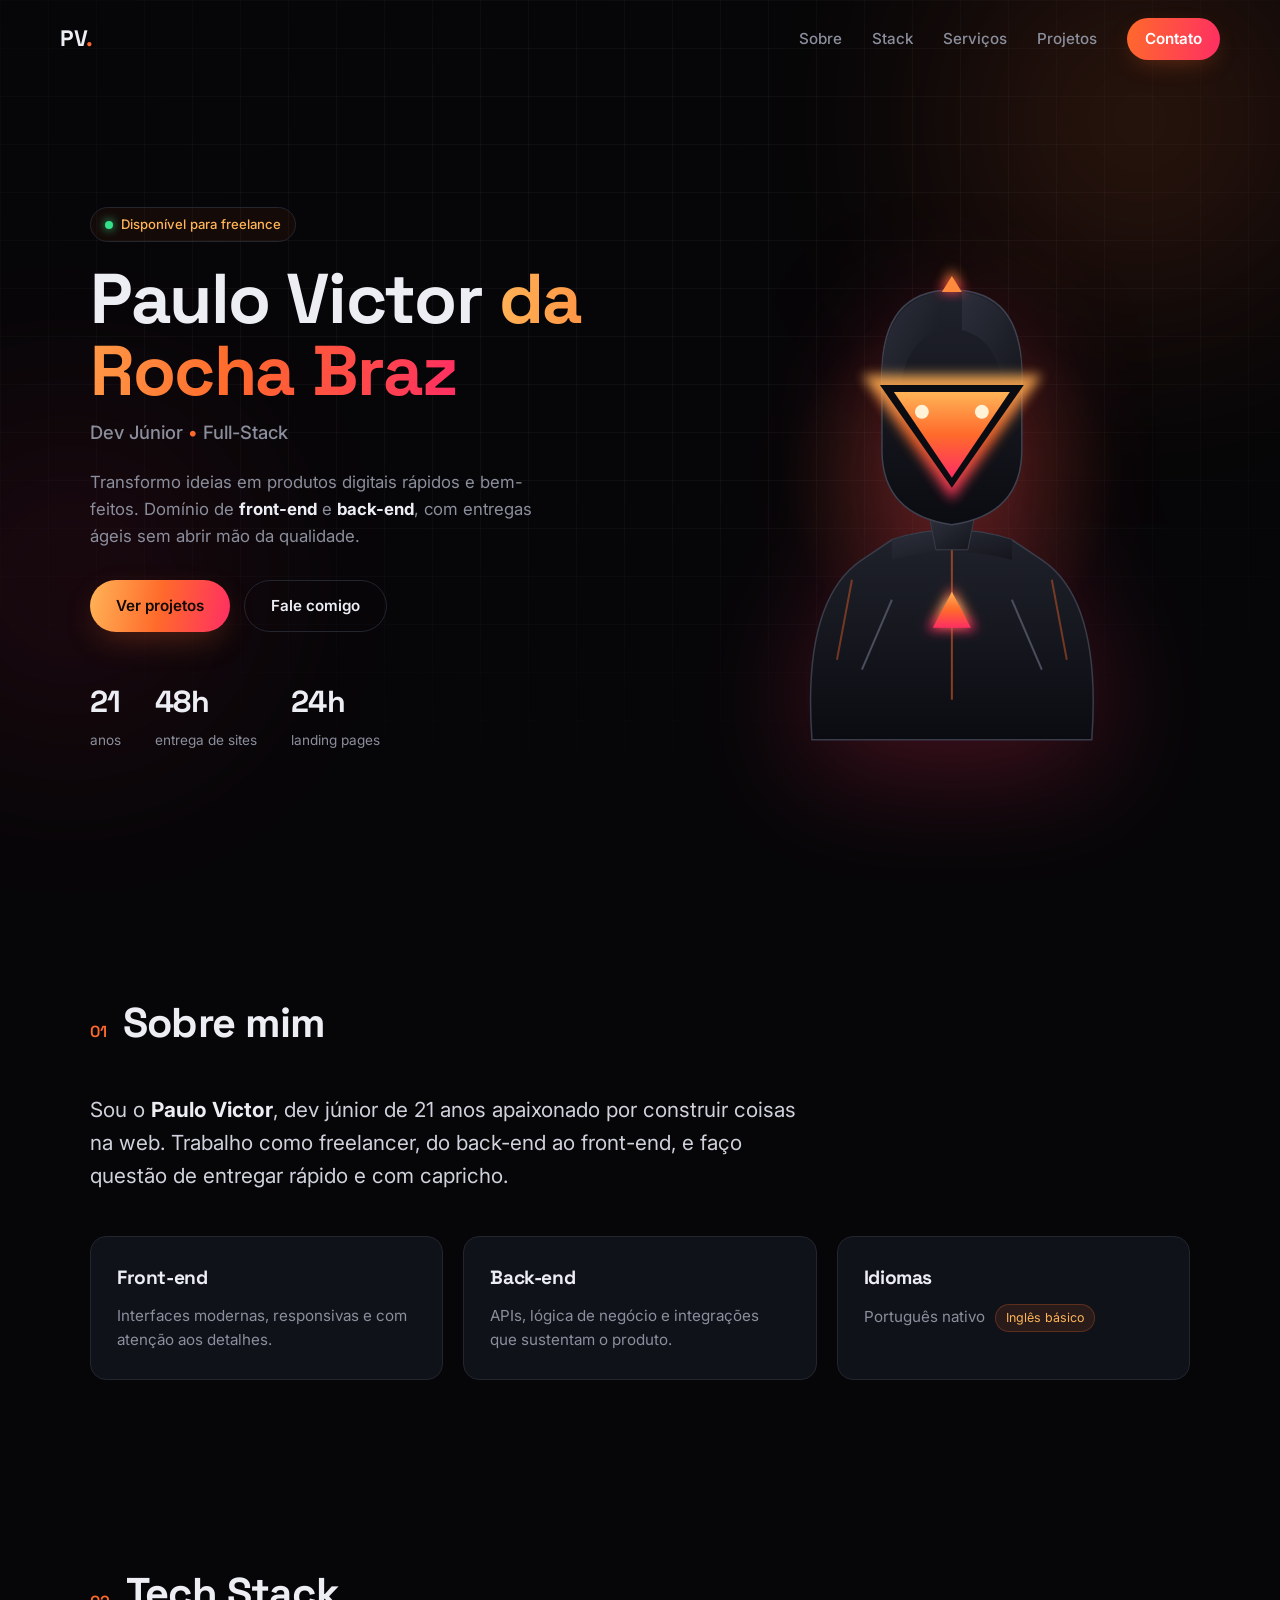
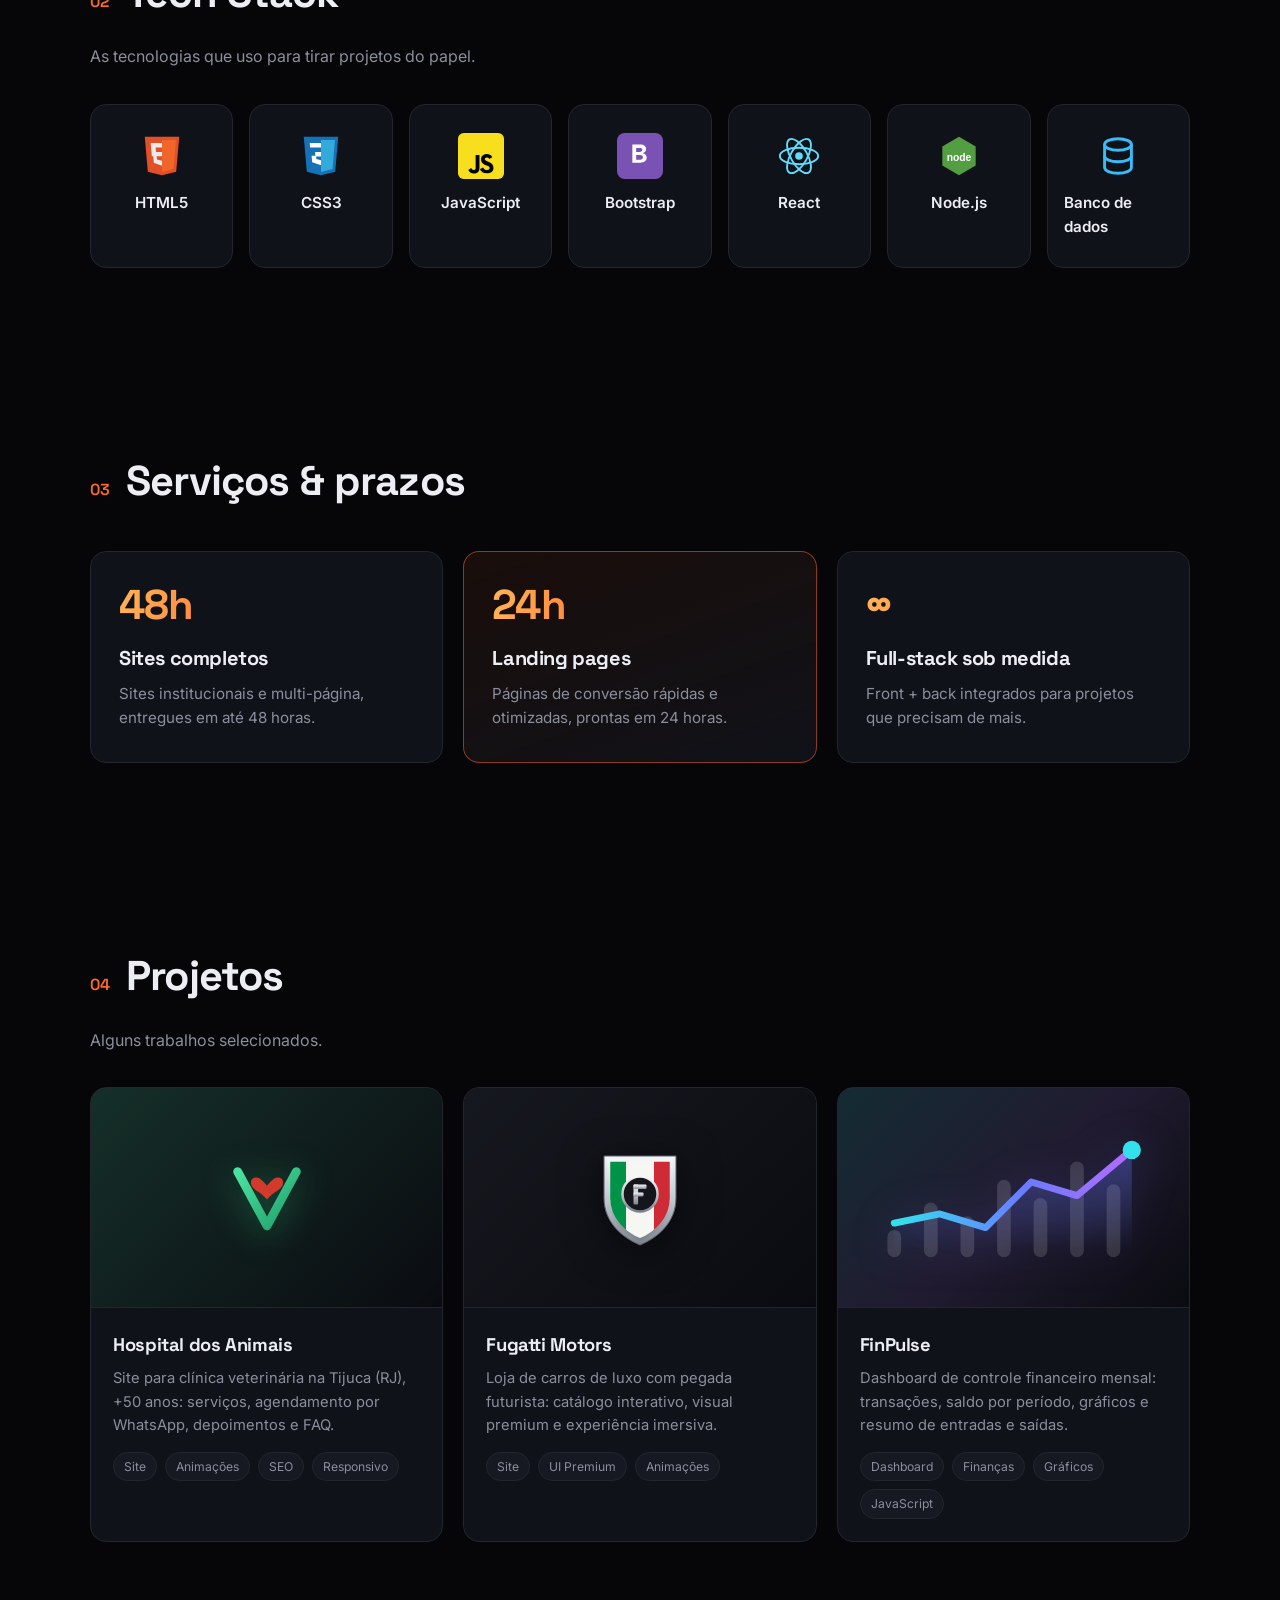
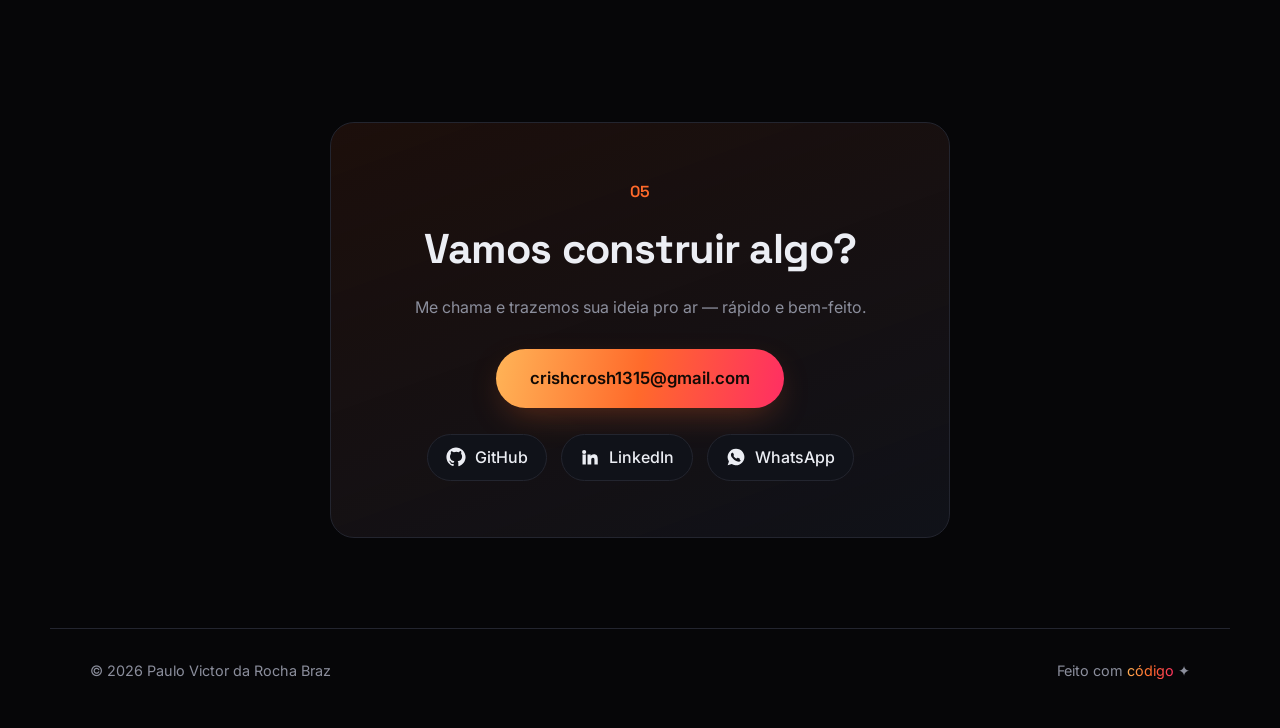
==== commit 6181e1fb: "Reverte para o robo SVG original; remove imagem robot.png" ====
--- a/index.html
+++ b/index.html
@@ -65,10 +65,73 @@
         </div>
       </div>
 
-      <!-- ROBÔ / IA -->
+      <!-- ROBÔ / IA (inspirado no Omega, não literal) -->
       <div class="hero__robot reveal" aria-hidden="true">
         <div class="robot-halo"></div>
-        <img class="robot" src="assets/robot.png" alt="Robô futurista com olhos vermelhos" />
+        <svg class="robot" viewBox="0 0 420 560" fill="none" xmlns="http://www.w3.org/2000/svg">
+          <defs>
+            <linearGradient id="armor" x1="0" y1="0" x2="0" y2="1">
+              <stop offset="0" stop-color="#20222c" />
+              <stop offset="1" stop-color="#0b0c11" />
+            </linearGradient>
+            <linearGradient id="armorLight" x1="0" y1="0" x2="1" y2="1">
+              <stop offset="0" stop-color="#2c2f3b" />
+              <stop offset="1" stop-color="#14151c" />
+            </linearGradient>
+            <linearGradient id="glow" x1="0" y1="0" x2="0" y2="1">
+              <stop offset="0" stop-color="#ffb457" />
+              <stop offset="0.5" stop-color="#ff6a2b" />
+              <stop offset="1" stop-color="#ff2e63" />
+            </linearGradient>
+            <radialGradient id="core" cx="0.5" cy="0.5" r="0.5">
+              <stop offset="0" stop-color="#fff2d6" />
+              <stop offset="0.4" stop-color="#ff8a3d" />
+              <stop offset="1" stop-color="#ff2e63" />
+            </radialGradient>
+            <filter id="soft" x="-50%" y="-50%" width="200%" height="200%">
+              <feGaussianBlur stdDeviation="6" />
+            </filter>
+          </defs>
+
+          <!-- Ombros / peito -->
+          <path d="M70 540 Q60 400 120 360 L150 340 Q210 320 270 340 L300 360 Q360 400 350 540 Z" fill="url(#armor)" stroke="#3a3d4a" stroke-width="1.5"/>
+          <path d="M150 340 Q210 322 270 340 L270 360 Q210 344 150 360 Z" fill="url(#armorLight)"/>
+          <!-- Seams peito -->
+          <path d="M210 348 L210 500" stroke="#ff6a2b" stroke-width="2" opacity="0.5"/>
+          <path d="M150 400 L120 470 M270 400 L300 470" stroke="#4a4d5c" stroke-width="2"/>
+
+          <!-- Núcleo peito (triângulo brilhante) -->
+          <g class="robot-core">
+            <polygon points="210,388 234,430 186,430" fill="url(#core)" filter="url(#soft)"/>
+            <polygon points="210,392 229,428 191,428" fill="url(#glow)"/>
+          </g>
+
+          <!-- Pescoço -->
+          <path d="M188 320 L232 320 L226 350 L194 350 Z" fill="url(#armorLight)" stroke="#3a3d4a" stroke-width="1"/>
+
+          <!-- Capacete -->
+          <path d="M140 175 Q140 90 210 90 Q280 90 280 175 L280 250 Q280 315 210 325 Q140 315 140 250 Z" fill="url(#armor)" stroke="#3f4250" stroke-width="1.5"/>
+          <!-- Placa lateral capacete -->
+          <path d="M140 180 Q140 100 200 92 L200 130 Q160 140 158 200 Z" fill="url(#armorLight)"/>
+          <path d="M280 180 Q280 100 220 92 L220 130 Q260 140 262 200 Z" fill="url(#armorLight)"/>
+          <!-- Crista -->
+          <path d="M198 92 L210 70 L222 92 Z" fill="url(#glow)" filter="url(#soft)"/>
+          <path d="M200 92 L210 76 L220 92 Z" fill="#ff8a3d"/>
+
+          <!-- Viseira triangular brilhante (assinatura) -->
+          <g class="robot-visor">
+            <polygon points="210,300 300,175 120,175" fill="url(#glow)" filter="url(#soft)" opacity="0.9"/>
+            <polygon points="210,288 282,185 138,185" fill="#0b0c11"/>
+            <polygon points="210,278 268,192 152,192" fill="url(#glow)"/>
+            <!-- Olhos -->
+            <circle cx="180" cy="212" r="7" fill="#fff2d6"/>
+            <circle cx="240" cy="212" r="7" fill="#fff2d6"/>
+          </g>
+
+          <!-- Detalhes brilho ombros -->
+          <path d="M110 380 L95 460" stroke="#ff6a2b" stroke-width="2" opacity="0.4"/>
+          <path d="M310 380 L325 460" stroke="#ff6a2b" stroke-width="2" opacity="0.4"/>
+        </svg>
       </div>
     </section>
 
--- a/styles.css
+++ b/styles.css
@@ -136,15 +136,15 @@
 .hero__robot { position: relative; display: grid; place-items: center; }
 .robot-halo {
   position: absolute; width: 380px; height: 380px; border-radius: 50%;
-  background: radial-gradient(circle, rgba(255,46,99,0.22), transparent 65%);
+  background: radial-gradient(circle, rgba(255,106,43,0.22), transparent 65%);
   filter: blur(10px);
 }
 .robot-halo::before, .robot-halo::after {
   content: ""; position: absolute; inset: 0; border-radius: 50%;
-  border: 1px solid rgba(255,46,99,0.22);
+  border: 1px solid rgba(255,106,43,0.25);
 }
 .robot-halo::after { inset: 40px; border-color: rgba(255,46,99,0.2); border-style: dashed; animation: spin 22s linear infinite; }
-.robot { width: min(88%, 420px); position: relative; filter: drop-shadow(0 30px 60px rgba(255,46,99,0.35)); animation: float 6s ease-in-out infinite; }
+.robot { width: min(88%, 420px); position: relative; filter: drop-shadow(0 30px 60px rgba(255,46,99,0.25)); animation: float 6s ease-in-out infinite; }
 .robot-visor, .robot-core { animation: pulse 3.4s ease-in-out infinite; transform-origin: center; }
 .robot-core { animation-delay: .6s; }
 
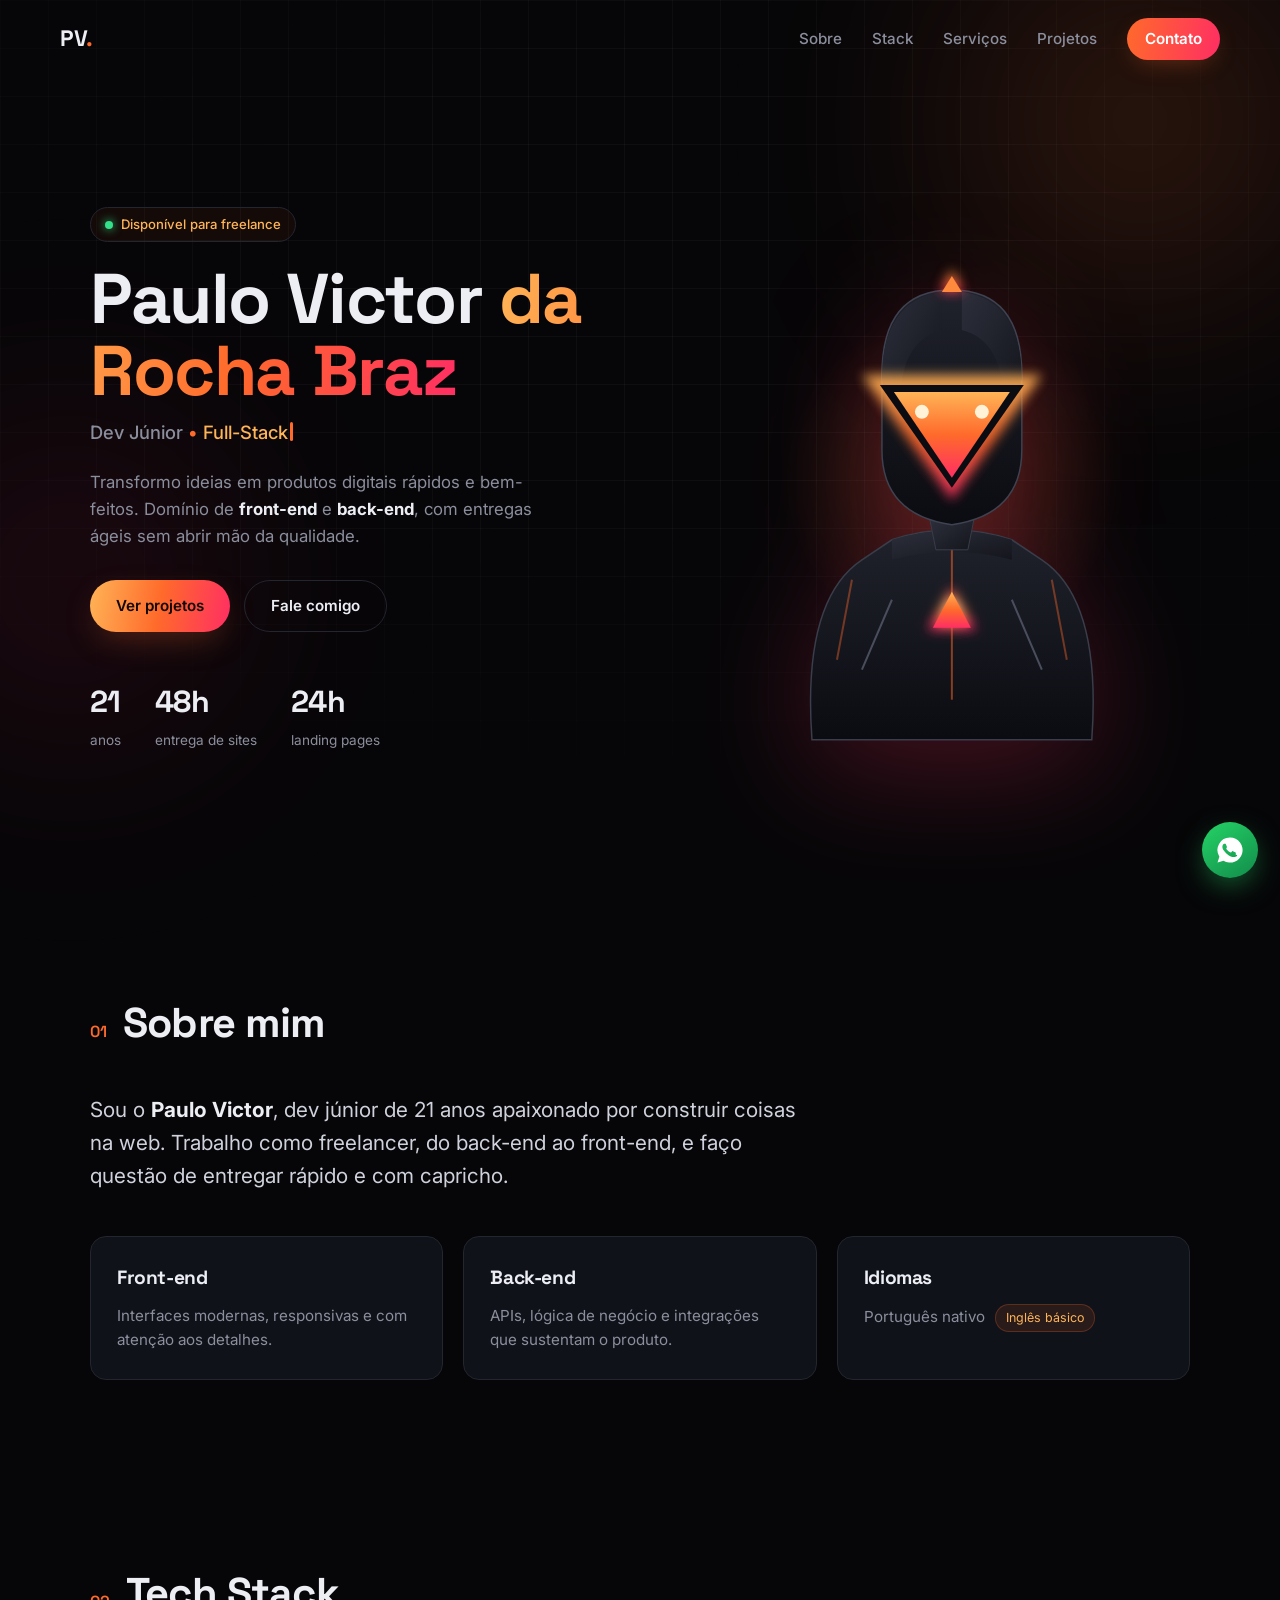
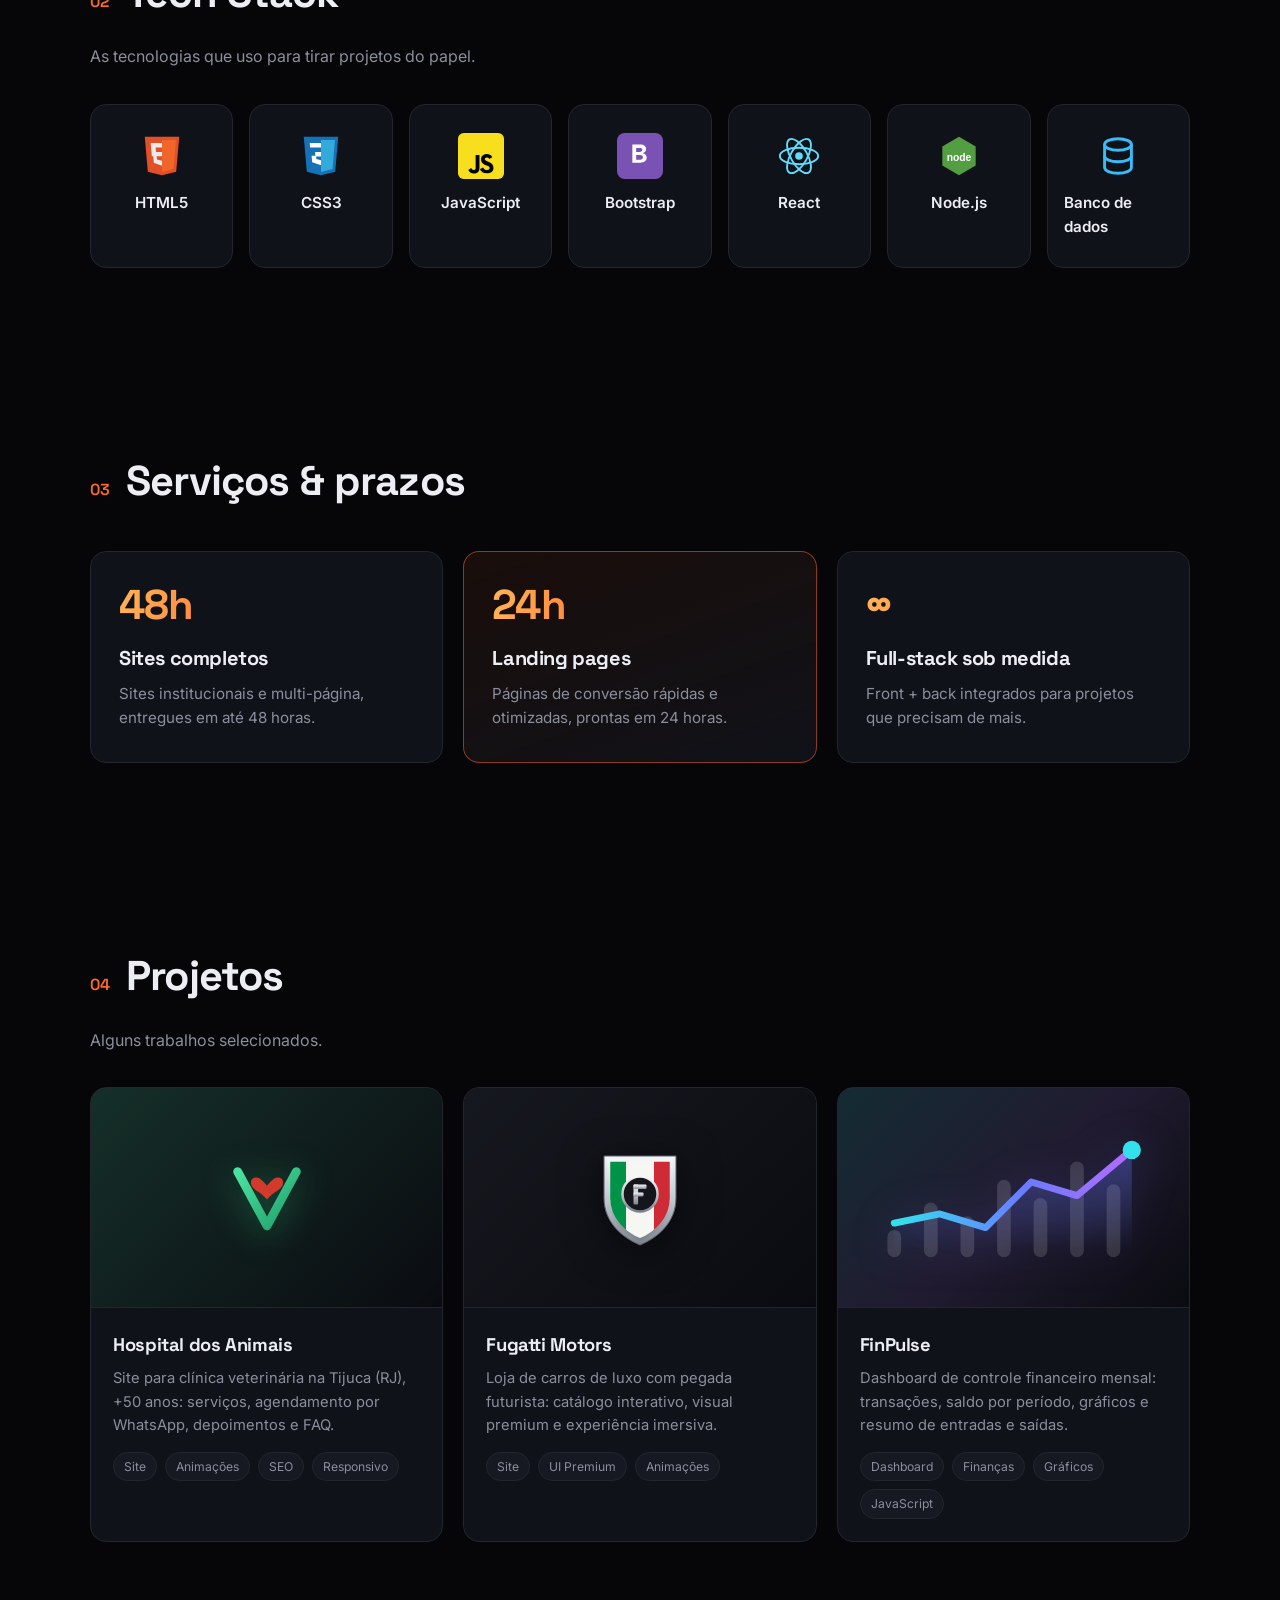
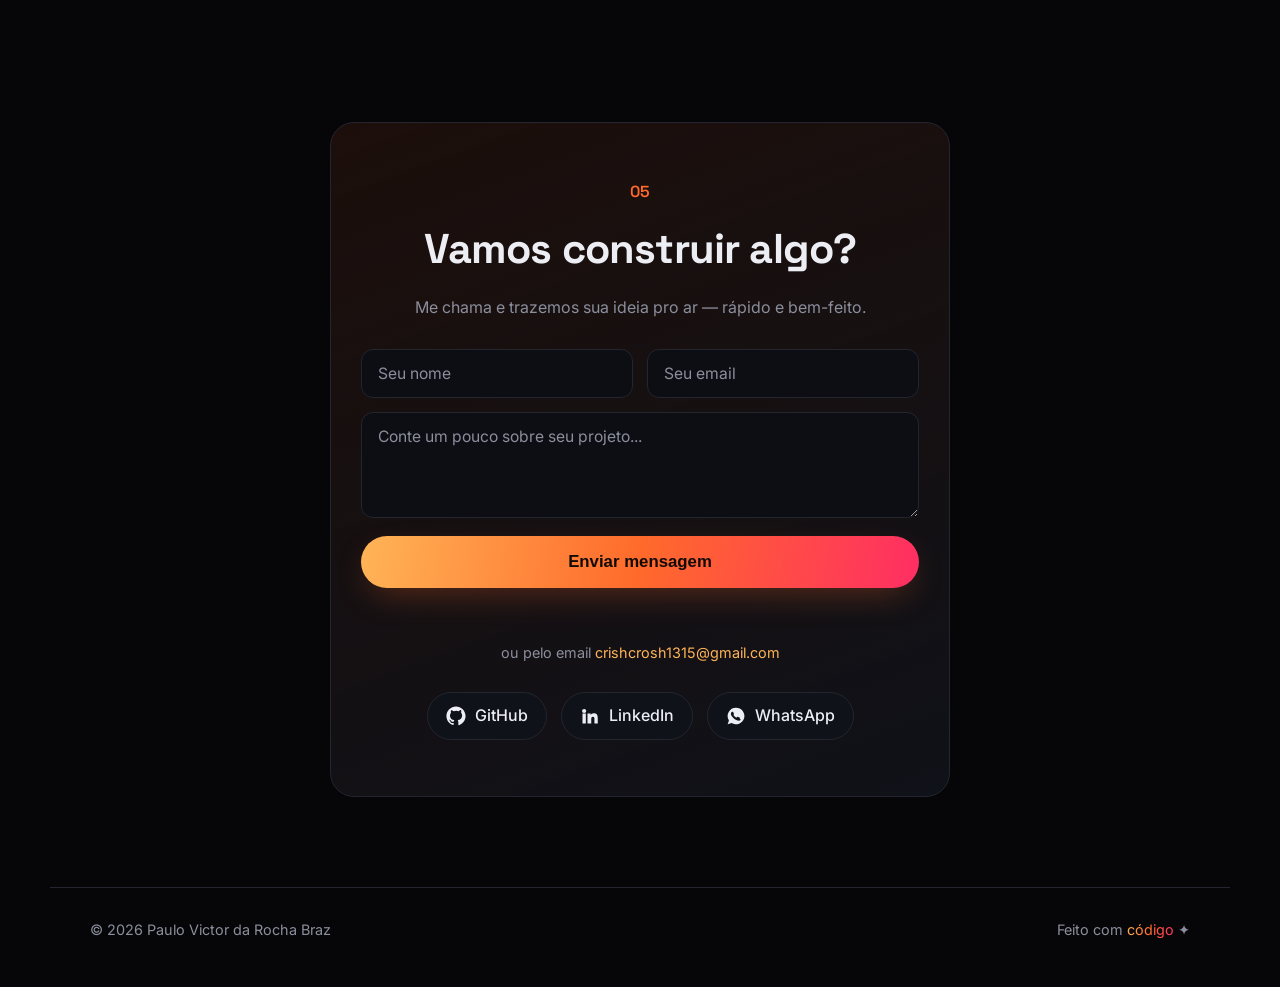
==== commit a8f5da17: "Adiciona WhatsApp flutuante, efeitos (digitacao/progresso/voltar-ao-topo) e formulario de contato" ====
--- a/index.html
+++ b/index.html
@@ -11,6 +11,9 @@
   <link rel="stylesheet" href="styles.css" />
 </head>
 <body>
+  <!-- Barra de progresso de rolagem -->
+  <div class="scroll-progress" id="scrollProgress" aria-hidden="true"></div>
+
   <!-- Fundo animado -->
   <div class="bg-grid" aria-hidden="true"></div>
   <div class="bg-glow bg-glow--1" aria-hidden="true"></div>
@@ -39,7 +42,7 @@
         <h1>
           Paulo Victor <span class="grad">da Rocha Braz</span>
         </h1>
-        <p class="hero__role">Dev Júnior <span class="dot">•</span> Full-Stack</p>
+        <p class="hero__role">Dev Júnior <span class="dot">•</span> <span class="typed" id="typed"></span><span class="type-caret" aria-hidden="true"></span></p>
         <p class="hero__desc">
           Transformo ideias em produtos digitais rápidos e bem-feitos.
           Domínio de <strong>front-end</strong> e <strong>back-end</strong>,
@@ -301,7 +304,22 @@
         <span class="section__num">05</span>
         <h2>Vamos construir algo?</h2>
         <p>Me chama e trazemos sua ideia pro ar — rápido e bem-feito.</p>
-        <a href="mailto:crishcrosh1315@gmail.com" class="btn btn--primary btn--lg">crishcrosh1315@gmail.com</a>
+
+        <form class="contact-form" id="contactForm" action="https://api.web3forms.com/submit" method="POST">
+          <input type="hidden" name="access_key" value="COLE_SUA_ACCESS_KEY_AQUI" />
+          <input type="hidden" name="subject" value="Novo contato pelo portfólio" />
+          <input type="hidden" name="from_name" value="Portfólio — Paulo Victor" />
+          <input type="checkbox" name="botcheck" class="hidden" style="display:none" tabindex="-1" autocomplete="off" />
+          <div class="form-row">
+            <input type="text" name="name" placeholder="Seu nome" required autocomplete="name" />
+            <input type="email" name="email" placeholder="Seu email" required autocomplete="email" />
+          </div>
+          <textarea name="message" rows="4" placeholder="Conte um pouco sobre seu projeto..." required></textarea>
+          <button type="submit" class="btn btn--primary btn--lg">Enviar mensagem</button>
+          <p class="form-status" id="formStatus" role="status" aria-live="polite"></p>
+        </form>
+
+        <p class="contact__or">ou pelo email <a href="mailto:crishcrosh1315@gmail.com">crishcrosh1315@gmail.com</a></p>
         <div class="contact__links">
           <a href="https://github.com/Pvrochaa" target="_blank" rel="noopener">
             <svg viewBox="0 0 24 24" fill="currentColor" aria-hidden="true"><path d="M12 .5C5.7.5.5 5.7.5 12c0 5.1 3.3 9.4 7.9 10.9.6.1.8-.3.8-.6v-2c-3.2.7-3.9-1.5-3.9-1.5-.5-1.3-1.3-1.7-1.3-1.7-1.1-.7.1-.7.1-.7 1.2.1 1.8 1.2 1.8 1.2 1 1.8 2.8 1.3 3.5 1 .1-.8.4-1.3.7-1.6-2.6-.3-5.3-1.3-5.3-5.8 0-1.3.5-2.3 1.2-3.1-.1-.3-.5-1.5.1-3.1 0 0 1-.3 3.3 1.2a11.5 11.5 0 0 1 6 0C17 4.6 18 4.9 18 4.9c.6 1.6.2 2.8.1 3.1.8.8 1.2 1.8 1.2 3.1 0 4.5-2.7 5.5-5.3 5.8.4.4.8 1.1.8 2.2v3.3c0 .3.2.7.8.6 4.6-1.5 7.9-5.8 7.9-10.9C23.5 5.7 18.3.5 12 .5z"/></svg>
@@ -325,6 +343,16 @@
     <span>Feito com <span class="grad">código</span> ✦</span>
   </footer>
 
+  <!-- WhatsApp flutuante -->
+  <a class="wpp-float" href="https://wa.me/5521998632813" target="_blank" rel="noopener" aria-label="Falar no WhatsApp">
+    <svg viewBox="0 0 24 24" fill="currentColor" aria-hidden="true"><path d="M12 2a10 10 0 0 0-8.5 15.3L2 22l4.8-1.5A10 10 0 1 0 12 2zm5.8 14.2c-.2.7-1.4 1.3-2 1.4-.5.1-1.2.1-1.9-.1-.4-.1-1-.3-1.7-.6-3-1.3-4.9-4.3-5.1-4.5-.1-.2-1.2-1.5-1.2-2.9s.7-2 1-2.3c.2-.3.5-.3.7-.3h.5c.2 0 .4 0 .6.5l.8 1.9c.1.2.1.4 0 .5l-.3.5c-.1.2-.3.3-.1.6.1.3.7 1.1 1.4 1.8.9.8 1.7 1 2 1.2.2.1.4.1.5-.1l.7-.8c.2-.2.3-.2.6-.1l1.8.9c.3.1.4.2.5.3.1.2.1.7-.1 1.5z"/></svg>
+  </a>
+
+  <!-- Voltar ao topo -->
+  <button class="to-top" id="toTop" aria-label="Voltar ao topo" type="button">
+    <svg viewBox="0 0 24 24" fill="none" stroke="currentColor" stroke-width="2.4" stroke-linecap="round" stroke-linejoin="round" aria-hidden="true"><path d="M12 19V5M5 12l7-7 7 7"/></svg>
+  </button>
+
   <script src="script.js"></script>
 </body>
 </html>
--- a/styles.css
+++ b/styles.css
@@ -293,4 +293,71 @@
 @media (prefers-reduced-motion: reduce) {
   .robot, .robot-visor, .robot-core, .robot-halo::after { animation: none; }
   .reveal { transition: none; opacity: 1; transform: none; }
-}
+  .type-caret { animation: none; }
+}
+
+/* ===== Efeito de digitação ===== */
+.typed { color: var(--accent-3); }
+.type-caret {
+  display: inline-block; width: 3px; height: 1.05em; margin-left: 2px;
+  vertical-align: -2px; background: var(--accent); border-radius: 2px;
+  animation: blink 1s steps(1) infinite;
+}
+@keyframes blink { 0%, 50% { opacity: 1; } 50.01%, 100% { opacity: 0; } }
+
+/* ===== Barra de progresso de rolagem ===== */
+.scroll-progress {
+  position: fixed; top: 0; left: 0; z-index: 100; height: 3px; width: 0;
+  background: linear-gradient(90deg, var(--accent-3), var(--accent), var(--accent-2));
+  box-shadow: 0 0 12px var(--glow); transition: width .08s linear;
+}
+
+/* ===== Formulário de contato ===== */
+.contact-form { display: grid; gap: 14px; margin: 6px 0 18px; text-align: left; }
+.form-row { display: grid; grid-template-columns: 1fr 1fr; gap: 14px; }
+.contact-form input, .contact-form textarea {
+  width: 100%; font-family: inherit; font-size: .98rem; color: var(--text);
+  background: var(--bg-soft); border: 1px solid var(--border); border-radius: 12px;
+  padding: 14px 16px; transition: border-color .2s, box-shadow .2s; resize: vertical;
+}
+.contact-form input::placeholder, .contact-form textarea::placeholder { color: var(--muted); }
+.contact-form input:focus, .contact-form textarea:focus {
+  outline: none; border-color: var(--accent);
+  box-shadow: 0 0 0 3px rgba(255,106,43,0.15);
+}
+.contact-form .btn { width: 100%; margin-top: 4px; cursor: pointer; border: 0; }
+.contact-form .btn:disabled { opacity: .6; cursor: wait; }
+.form-status { margin: 4px 0 0; font-size: .92rem; text-align: center; min-height: 1.2em; }
+.form-status.ok { color: #35e08a; }
+.form-status.err { color: var(--accent-2); }
+.contact__or { color: var(--muted); font-size: .9rem; margin-top: 8px; }
+.contact__or a { color: var(--accent-3); }
+.contact__or a:hover { text-decoration: underline; }
+
+/* ===== Botões flutuantes ===== */
+.wpp-float {
+  position: fixed; right: 22px; bottom: 22px; z-index: 90;
+  width: 56px; height: 56px; border-radius: 50%;
+  display: grid; place-items: center; color: #fff;
+  background: linear-gradient(145deg, #25d366, #128c4b);
+  box-shadow: 0 10px 30px -6px rgba(37,211,102,0.55);
+  transition: transform .25s, box-shadow .25s;
+}
+.wpp-float svg { width: 30px; height: 30px; }
+.wpp-float:hover { transform: translateY(-4px) scale(1.06); box-shadow: 0 16px 38px -6px rgba(37,211,102,0.7); }
+
+.to-top {
+  position: fixed; right: 24px; bottom: 88px; z-index: 90;
+  width: 46px; height: 46px; border-radius: 50%; cursor: pointer;
+  display: grid; place-items: center; color: var(--text);
+  background: var(--surface); border: 1px solid var(--border);
+  opacity: 0; visibility: hidden; transform: translateY(10px);
+  transition: opacity .25s, transform .25s, visibility .25s, border-color .2s, color .2s;
+}
+.to-top svg { width: 20px; height: 20px; }
+.to-top.show { opacity: 1; visibility: visible; transform: translateY(0); }
+.to-top:hover { color: var(--accent); border-color: var(--accent); }
+
+@media (max-width: 560px) {
+  .form-row { grid-template-columns: 1fr; }
+}
